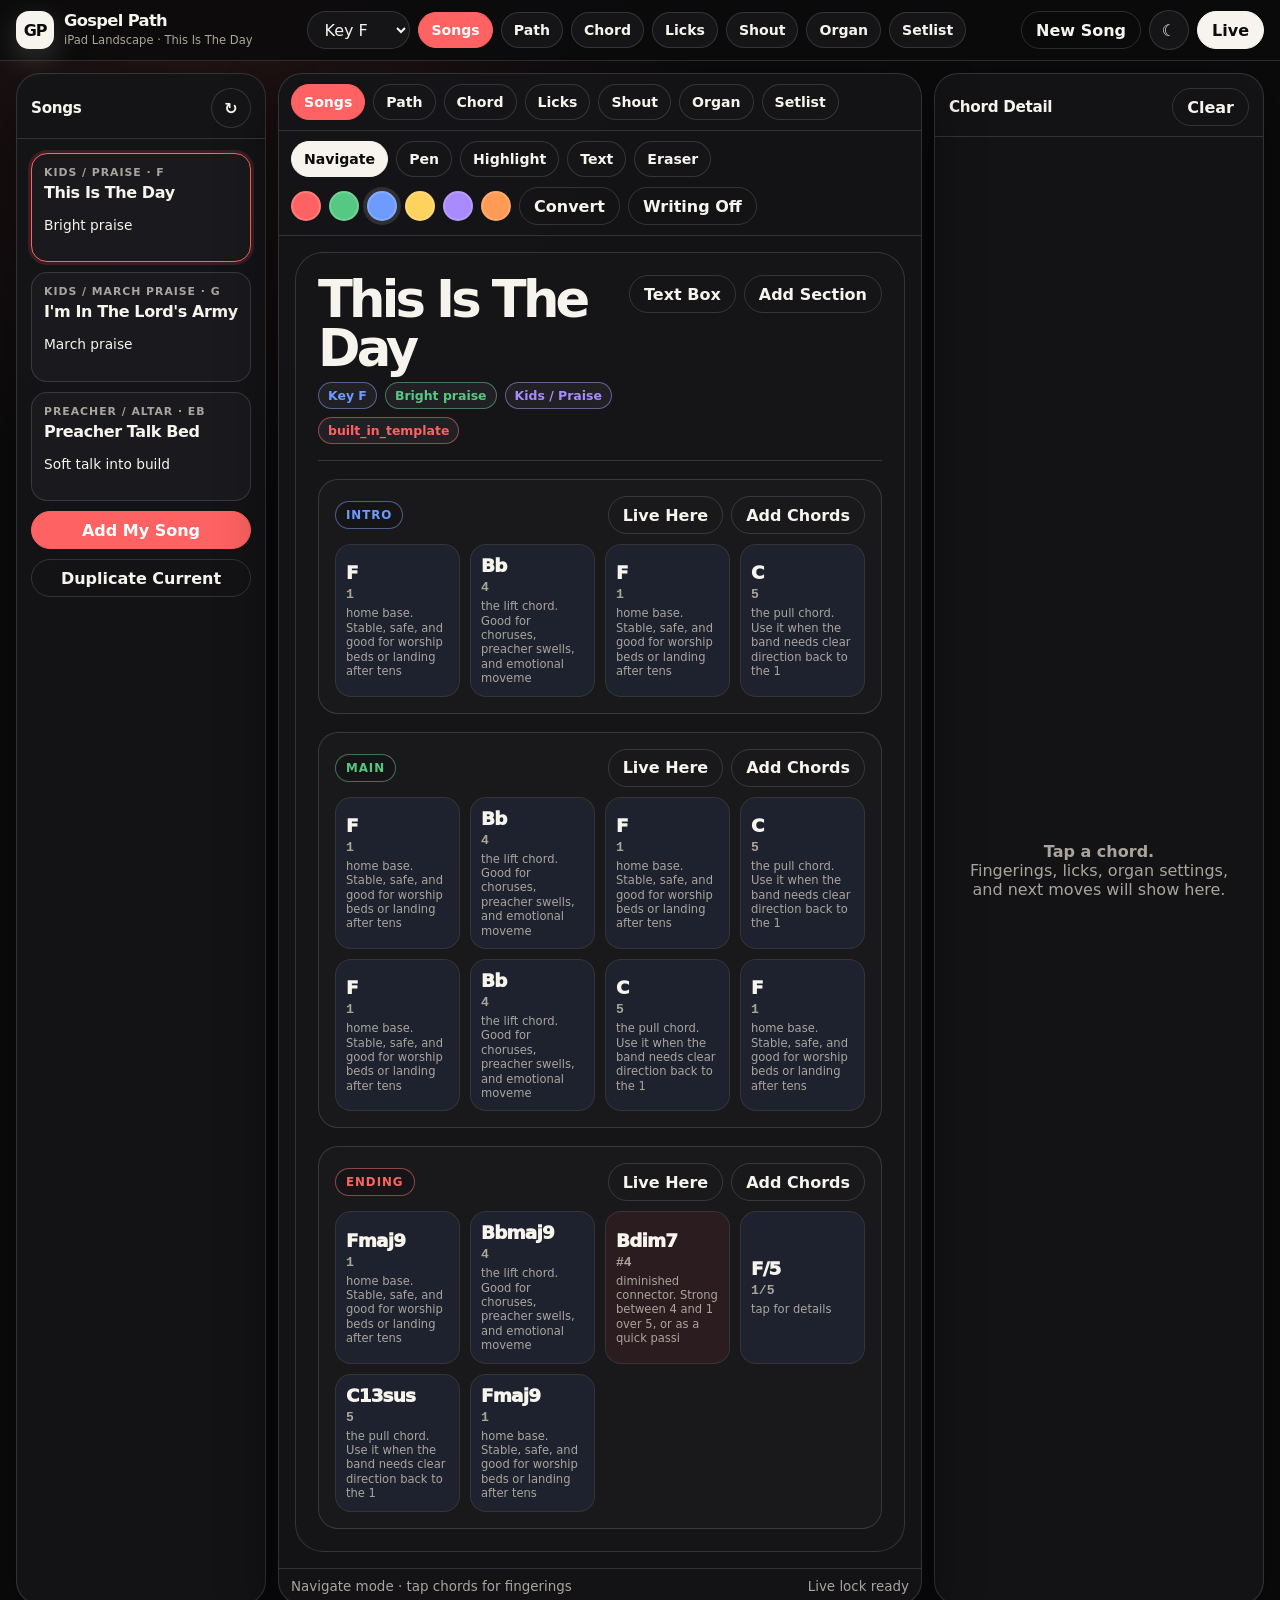
==== index.html @ 57d1f9bc "Add files via upload" ====
<!doctype html>
<html lang="en">
  <head>
    <meta charset="UTF-8" />
    <meta name="viewport" content="width=device-width, initial-scale=1, viewport-fit=cover" />
    <meta name="theme-color" content="#0b0b0c" />
    <meta name="apple-mobile-web-app-capable" content="yes" />
    <meta name="apple-mobile-web-app-status-bar-style" content="black-translucent" />
    <meta name="apple-mobile-web-app-title" content="Gospel Path" />
    <title>Gospel Path V1</title>
    <link rel="manifest" href="./manifest.webmanifest" />
    <link rel="icon" href="./icon.svg" type="image/svg+xml" />
    <link rel="apple-touch-icon" href="./icon-maskable.svg" />
    <link rel="stylesheet" href="./styles.css" />
  </head>
  <body>
    <div id="app" class="app-shell"></div>
    <script src="./music-engine.js"></script>
    <script src="./app.js" defer></script>
  </body>
</html>
---- styles.css ----
:root {
  --font-sans: Inter, ui-sans-serif, system-ui, -apple-system, BlinkMacSystemFont, "Segoe UI", sans-serif;
  --font-mono: "SFMono-Regular", Consolas, "Liberation Mono", Menlo, monospace;
  --bg: #f7f4ed;
  --bg-elevated: #ffffff;
  --bg-soft: #ebe7dc;
  --ink: #111113;
  --ink-soft: #424244;
  --ink-muted: #737373;
  --line: rgba(17, 17, 19, 0.14);
  --line-strong: rgba(17, 17, 19, 0.26);
  --shadow: 0 18px 60px rgba(0, 0, 0, 0.12);
  --red: #d93636;
  --green: #25824a;
  --blue: #2767d7;
  --yellow: #d19b19;
  --purple: #7b4ad8;
  --orange: #d66b22;
  --accent: var(--red);
  --radius-sm: 10px;
  --radius: 16px;
  --radius-lg: 24px;
  --safe-top: env(safe-area-inset-top, 0px);
  --safe-bottom: env(safe-area-inset-bottom, 0px);
}

[data-theme="dark"] {
  --bg: #0b0b0c;
  --bg-elevated: #151518;
  --bg-soft: #202025;
  --ink: #f7f4ed;
  --ink-soft: #d8d4c9;
  --ink-muted: #aaa59c;
  --line: rgba(247, 244, 237, 0.14);
  --line-strong: rgba(247, 244, 237, 0.26);
  --shadow: 0 18px 60px rgba(0, 0, 0, 0.46);
  --red: #ff6262;
  --green: #55c984;
  --blue: #6d9bff;
  --yellow: #ffd15d;
  --purple: #a98aff;
  --orange: #ff9b55;
}

* {
  box-sizing: border-box;
}

html,
body {
  min-height: 100%;
  margin: 0;
  background: var(--bg);
  color: var(--ink);
  font-family: var(--font-sans);
  -webkit-font-smoothing: antialiased;
  text-rendering: optimizeLegibility;
}

button,
input,
select,
textarea {
  font: inherit;
}

button {
  color: inherit;
}

.app-shell {
  min-height: 100dvh;
  background:
    radial-gradient(circle at 16% 0%, color-mix(in srgb, var(--accent) 10%, transparent), transparent 32rem),
    var(--bg);
}

.app {
  min-height: 100dvh;
  display: grid;
  grid-template-rows: auto 1fr;
}

.topbar {
  position: sticky;
  top: 0;
  z-index: 30;
  padding: calc(10px + var(--safe-top)) 16px 10px;
  display: grid;
  grid-template-columns: auto 1fr auto;
  gap: 12px;
  align-items: center;
  background: color-mix(in srgb, var(--bg) 86%, transparent);
  backdrop-filter: blur(20px);
  border-bottom: 1px solid var(--line);
}

.brand {
  display: flex;
  align-items: center;
  gap: 10px;
  min-width: 0;
}

.logo-mark {
  width: 38px;
  height: 38px;
  border-radius: 13px;
  display: grid;
  place-items: center;
  background: var(--ink);
  color: var(--bg);
  font-weight: 900;
  letter-spacing: -0.08em;
  box-shadow: 0 10px 30px color-mix(in srgb, var(--ink) 18%, transparent);
}

.brand-title {
  font-weight: 850;
  letter-spacing: -0.04em;
  line-height: 1;
  font-size: 1.02rem;
}

.brand-subtitle {
  color: var(--ink-muted);
  font-size: 0.72rem;
  margin-top: 4px;
  white-space: nowrap;
}

.topbar-center {
  display: flex;
  align-items: center;
  gap: 8px;
  justify-content: center;
  min-width: 0;
}

.topbar-actions {
  display: flex;
  align-items: center;
  gap: 8px;
  justify-content: flex-end;
}

.control,
.select-control,
.input-control,
textarea.input-control {
  border: 1px solid var(--line);
  background: var(--bg-elevated);
  color: var(--ink);
  border-radius: 999px;
  min-height: 38px;
  padding: 0 12px;
  outline: none;
}

.input-control,
textarea.input-control {
  border-radius: var(--radius-sm);
  width: 100%;
}

textarea.input-control {
  padding: 12px;
  resize: vertical;
  min-height: 88px;
}

.select-control:focus,
.input-control:focus,
textarea.input-control:focus {
  border-color: color-mix(in srgb, var(--accent) 74%, var(--line));
  box-shadow: 0 0 0 4px color-mix(in srgb, var(--accent) 14%, transparent);
}

.btn,
.icon-btn,
.chip,
.tab-btn,
.tool-btn,
.chord-pill,
.color-dot {
  border: 1px solid var(--line);
  background: var(--bg-elevated);
  color: var(--ink);
  cursor: pointer;
  transition: transform 120ms ease, border-color 120ms ease, background 120ms ease;
  -webkit-tap-highlight-color: transparent;
}

.btn:active,
.icon-btn:active,
.chip:active,
.tab-btn:active,
.tool-btn:active,
.chord-pill:active,
.color-dot:active {
  transform: scale(0.98);
}

.btn {
  border-radius: 999px;
  min-height: 38px;
  padding: 0 14px;
  font-weight: 750;
  display: inline-flex;
  align-items: center;
  justify-content: center;
  gap: 8px;
  white-space: nowrap;
}

.btn.primary {
  background: var(--ink);
  color: var(--bg);
  border-color: var(--ink);
}

.btn.accent {
  background: var(--accent);
  color: #fff;
  border-color: var(--accent);
}

.btn.ghost {
  background: transparent;
}

.btn.danger {
  background: color-mix(in srgb, var(--red) 14%, var(--bg-elevated));
  border-color: color-mix(in srgb, var(--red) 40%, var(--line));
  color: var(--red);
}

.icon-btn {
  width: 40px;
  height: 40px;
  border-radius: 999px;
  display: grid;
  place-items: center;
  font-weight: 850;
}

.pill-row,
.tab-row,
.tool-row,
.color-row {
  display: flex;
  align-items: center;
  gap: 8px;
  flex-wrap: wrap;
}

.chip,
.tab-btn,
.tool-btn {
  border-radius: 999px;
  min-height: 36px;
  padding: 0 12px;
  font-weight: 750;
  font-size: 0.88rem;
}

.chip.active,
.tab-btn.active,
.tool-btn.active {
  background: var(--ink);
  color: var(--bg);
  border-color: var(--ink);
}

.tab-btn.accented.active,
.chip.accented.active {
  background: var(--accent);
  color: #fff;
  border-color: var(--accent);
}

.color-dot {
  width: 30px;
  height: 30px;
  border-radius: 999px;
  border: 2px solid color-mix(in srgb, var(--ink) 18%, transparent);
}

.color-dot.active {
  box-shadow: 0 0 0 4px color-mix(in srgb, var(--ink) 12%, transparent);
}

.layout {
  min-height: 0;
  display: grid;
  gap: 12px;
  padding: 12px 16px calc(16px + var(--safe-bottom));
}

.workbench-landscape {
  grid-template-columns: 250px minmax(0, 1fr) 330px;
  grid-template-rows: minmax(0, 1fr);
}

.workbench-portrait {
  grid-template-columns: minmax(0, 1fr);
  grid-template-rows: auto minmax(0, 1fr) auto;
}

.mobile-layout {
  grid-template-columns: minmax(0, 1fr);
  grid-template-rows: minmax(0, 1fr) auto;
  padding-inline: 12px;
}

.panel,
.canvas-panel,
.detail-panel,
.bottom-nav,
.live-panel,
.modal-card,
.toast {
  background: color-mix(in srgb, var(--bg-elevated) 94%, transparent);
  border: 1px solid var(--line);
  border-radius: var(--radius-lg);
  box-shadow: var(--shadow);
}

.panel {
  min-height: 0;
  overflow: hidden;
}

.panel-header {
  padding: 14px 14px 10px;
  border-bottom: 1px solid var(--line);
  display: flex;
  align-items: center;
  justify-content: space-between;
  gap: 10px;
}

.panel-title {
  margin: 0;
  font-size: 0.95rem;
  letter-spacing: -0.02em;
}

.panel-body {
  padding: 14px;
  overflow: auto;
  max-height: 100%;
}

.library-list,
.song-list,
.card-list {
  display: grid;
  gap: 10px;
}

.mini-card,
.song-card,
.result-card,
.info-card {
  border: 1px solid var(--line);
  background: color-mix(in srgb, var(--bg-soft) 45%, var(--bg-elevated));
  border-radius: var(--radius);
  padding: 12px;
}

.song-card {
  cursor: pointer;
}

.song-card.active,
.mini-card.active {
  border-color: var(--accent);
  box-shadow: 0 0 0 3px color-mix(in srgb, var(--accent) 15%, transparent);
}

.card-kicker,
.field-label,
.muted,
.meta {
  color: var(--ink-muted);
}

.card-kicker,
.field-label {
  text-transform: uppercase;
  letter-spacing: 0.09em;
  font-size: 0.68rem;
  font-weight: 850;
}

.card-title {
  margin: 4px 0 6px;
  font-size: 1rem;
  letter-spacing: -0.025em;
}

.card-text,
.meta {
  font-size: 0.86rem;
  line-height: 1.45;
}

.canvas-panel {
  min-height: 0;
  position: relative;
  display: grid;
  grid-template-rows: auto auto minmax(0, 1fr) auto;
  overflow: hidden;
}

.mode-strip {
  padding: 10px 12px;
  border-bottom: 1px solid var(--line);
  display: flex;
  gap: 8px;
  overflow-x: auto;
}

.mode-strip::-webkit-scrollbar {
  display: none;
}

.canvas-toolbar {
  padding: 10px 12px;
  border-bottom: 1px solid var(--line);
  display: flex;
  align-items: center;
  justify-content: space-between;
  gap: 10px;
  flex-wrap: wrap;
}

.chart-wrap {
  position: relative;
  min-height: 0;
  overflow: auto;
  padding: 16px;
  touch-action: pan-x pan-y;
}

.chart-wrap.write-mode {
  touch-action: none;
}

.chart-page {
  position: relative;
  min-height: 680px;
  width: min(100%, 980px);
  margin: 0 auto;
  padding: 22px;
  border-radius: 28px;
  border: 1px solid var(--line);
  background: var(--bg-elevated);
  overflow: hidden;
}

.chart-canvas {
  position: absolute;
  inset: 0;
  width: 100%;
  height: 100%;
  z-index: 4;
  pointer-events: none;
}

.chart-canvas.active {
  pointer-events: auto;
}

.chart-content {
  position: relative;
  z-index: 2;
  display: grid;
  gap: 18px;
}

.song-hero {
  display: grid;
  grid-template-columns: 1fr auto;
  gap: 16px;
  align-items: start;
  border-bottom: 1px solid var(--line);
  padding-bottom: 16px;
}

.song-title {
  font-size: clamp(1.6rem, 4vw, 3.6rem);
  line-height: 0.95;
  margin: 0;
  letter-spacing: -0.075em;
}

.song-meta-row {
  display: flex;
  flex-wrap: wrap;
  gap: 8px;
  margin-top: 10px;
}

.badge {
  display: inline-flex;
  align-items: center;
  border-radius: 999px;
  border: 1px solid var(--line);
  padding: 5px 9px;
  font-size: 0.78rem;
  font-weight: 800;
  background: var(--bg-soft);
}

.badge.red,
.section-label.red {
  color: var(--red);
  border-color: color-mix(in srgb, var(--red) 42%, var(--line));
}

.badge.green,
.section-label.green {
  color: var(--green);
  border-color: color-mix(in srgb, var(--green) 42%, var(--line));
}

.badge.blue,
.section-label.blue {
  color: var(--blue);
  border-color: color-mix(in srgb, var(--blue) 42%, var(--line));
}

.badge.purple,
.section-label.purple {
  color: var(--purple);
  border-color: color-mix(in srgb, var(--purple) 42%, var(--line));
}

.section-card {
  display: grid;
  gap: 10px;
  padding: 16px;
  border-radius: 20px;
  border: 1px solid var(--line);
  background: color-mix(in srgb, var(--bg-soft) 42%, transparent);
}

.section-head {
  display: flex;
  align-items: center;
  justify-content: space-between;
  gap: 10px;
}

.section-label {
  display: inline-flex;
  align-items: center;
  border-radius: 999px;
  border: 1px solid var(--line);
  padding: 6px 10px;
  font-weight: 900;
  letter-spacing: 0.08em;
  text-transform: uppercase;
  font-size: 0.74rem;
  background: var(--bg-elevated);
}

.chord-grid {
  display: grid;
  grid-template-columns: repeat(4, minmax(94px, 1fr));
  gap: 10px;
}

.chord-pill {
  min-height: 76px;
  border-radius: 16px;
  padding: 10px;
  display: grid;
  align-content: center;
  gap: 4px;
  text-align: left;
  position: relative;
  overflow: hidden;
}

.chord-pill::before {
  content: "";
  position: absolute;
  inset: 0;
  background: color-mix(in srgb, var(--chord-color, var(--accent)) 12%, transparent);
  opacity: 0.8;
}

.chord-pill > * {
  position: relative;
}

.chord-pill.selected {
  border-color: var(--chord-color, var(--accent));
  box-shadow: inset 0 0 0 2px color-mix(in srgb, var(--chord-color, var(--accent)) 50%, transparent);
}

.chord-symbol {
  font-size: 1.15rem;
  font-weight: 950;
  letter-spacing: -0.045em;
}

.chord-number {
  color: var(--ink-muted);
  font-weight: 850;
  font-family: var(--font-mono);
  font-size: 0.82rem;
}

.chord-use {
  color: var(--ink-muted);
  font-size: 0.72rem;
  line-height: 1.25;
}

.detail-panel {
  min-height: 0;
  overflow: hidden;
  display: grid;
  grid-template-rows: auto minmax(0, 1fr);
}

.detail-empty {
  height: 100%;
  display: grid;
  place-items: center;
  color: var(--ink-muted);
  text-align: center;
  padding: 24px;
}

.chord-detail {
  padding: 14px;
  overflow: auto;
  display: grid;
  gap: 14px;
}

.chord-detail-title {
  display: grid;
  gap: 6px;
}

.big-chord {
  font-size: clamp(2.2rem, 7vw, 4.6rem);
  line-height: 0.9;
  letter-spacing: -0.08em;
  margin: 0;
}

.detail-grid {
  display: grid;
  gap: 10px;
}

.voicing-card {
  border: 1px solid var(--line);
  border-radius: var(--radius);
  background: var(--bg-soft);
  padding: 12px;
  display: grid;
  gap: 8px;
}

.notes-line {
  font-family: var(--font-mono);
  font-weight: 850;
  font-size: 0.95rem;
  word-break: break-word;
}

.form-grid {
  display: grid;
  grid-template-columns: repeat(2, minmax(0, 1fr));
  gap: 10px;
}

.form-grid.three {
  grid-template-columns: repeat(3, minmax(0, 1fr));
}

.field {
  display: grid;
  gap: 6px;
}

.path-results {
  display: grid;
  gap: 12px;
  margin-top: 12px;
}

.result-card {
  display: grid;
  gap: 10px;
}

.result-progression {
  display: flex;
  flex-wrap: wrap;
  align-items: center;
  gap: 8px;
}

.arrow {
  color: var(--ink-muted);
  font-weight: 900;
}

.ink-status {
  padding: 10px 12px;
  border-top: 1px solid var(--line);
  display: flex;
  align-items: center;
  justify-content: space-between;
  gap: 10px;
  color: var(--ink-muted);
  font-size: 0.84rem;
}

.bottom-sheet {
  display: none;
}

.bottom-nav {
  display: none;
}

.mobile-tabs {
  display: none;
}

.live-panel {
  min-height: 0;
  overflow: auto;
  padding: 18px;
  display: grid;
  grid-template-rows: auto minmax(0, 1fr) auto;
  gap: 16px;
}

.live-header {
  display: flex;
  justify-content: space-between;
  gap: 12px;
  align-items: start;
}

.live-title {
  margin: 0;
  font-size: clamp(2rem, 7vw, 5rem);
  line-height: 0.92;
  letter-spacing: -0.08em;
}

.live-section {
  display: grid;
  gap: 14px;
}

.live-chords {
  display: grid;
  grid-template-columns: repeat(4, minmax(110px, 1fr));
  gap: 14px;
}

.live-chord {
  min-height: 120px;
  border-radius: 22px;
  border: 1px solid var(--line);
  background: var(--bg-elevated);
  display: grid;
  align-content: center;
  padding: 16px;
  cursor: pointer;
}

.live-chord .chord-symbol {
  font-size: clamp(1.8rem, 5vw, 4rem);
}

.live-actions {
  display: flex;
  flex-wrap: wrap;
  gap: 10px;
  align-items: center;
}

.modal-backdrop {
  position: fixed;
  inset: 0;
  z-index: 80;
  background: rgba(0, 0, 0, 0.45);
  display: grid;
  place-items: center;
  padding: 20px;
}

.modal-card {
  width: min(720px, 100%);
  max-height: min(820px, 92dvh);
  display: grid;
  grid-template-rows: auto minmax(0, 1fr) auto;
  overflow: hidden;
}

.modal-head,
.modal-foot {
  padding: 14px;
  border-bottom: 1px solid var(--line);
  display: flex;
  align-items: center;
  justify-content: space-between;
  gap: 10px;
}

.modal-foot {
  border-top: 1px solid var(--line);
  border-bottom: none;
  justify-content: flex-end;
}

.modal-body {
  padding: 14px;
  overflow: auto;
  display: grid;
  gap: 12px;
}

.toast {
  position: fixed;
  right: 16px;
  bottom: calc(16px + var(--safe-bottom));
  z-index: 100;
  padding: 12px 14px;
  max-width: min(420px, calc(100% - 32px));
  border-radius: 18px;
  font-weight: 750;
}

.hidden {
  display: none !important;
}

@media (max-width: 1180px) {
  .workbench-landscape {
    grid-template-columns: 220px minmax(0, 1fr) 300px;
  }

  .chord-grid {
    grid-template-columns: repeat(3, minmax(90px, 1fr));
  }
}

@media (orientation: portrait) and (min-width: 768px) and (max-width: 1180px) {
  .topbar {
    grid-template-columns: auto 1fr auto;
  }

  .topbar-center {
    justify-content: flex-start;
    overflow-x: auto;
  }

  .workbench-portrait .detail-panel,
  .workbench-portrait .library-panel {
    display: none;
  }

  .bottom-sheet {
    display: block;
    position: fixed;
    left: 12px;
    right: 12px;
    bottom: calc(12px + var(--safe-bottom));
    z-index: 40;
    max-height: 45dvh;
    overflow: hidden;
    background: var(--bg-elevated);
    border: 1px solid var(--line);
    border-radius: 24px;
    box-shadow: var(--shadow);
  }

  .bottom-sheet.collapsed {
    max-height: 116px;
  }

  .bottom-sheet .chord-detail {
    max-height: 45dvh;
  }

  .chart-wrap {
    padding-bottom: 150px;
  }

  .chart-page {
    width: min(100%, 760px);
    min-height: 760px;
  }

  .floating-tools {
    position: fixed;
    right: 12px;
    top: calc(88px + var(--safe-top));
    z-index: 45;
    background: var(--bg-elevated);
    border: 1px solid var(--line);
    border-radius: 999px;
    padding: 8px;
    box-shadow: var(--shadow);
  }

  .floating-tools .tool-row {
    flex-direction: column;
  }
}

@media (max-width: 767px) {
  .app {
    grid-template-rows: auto 1fr;
  }

  .topbar {
    grid-template-columns: 1fr auto;
    padding-inline: 12px;
  }

  .topbar-center {
    grid-column: 1 / -1;
    justify-content: flex-start;
    overflow-x: auto;
    order: 3;
  }

  .topbar-actions .desktop-only,
  .brand-subtitle,
  .library-panel,
  .detail-panel {
    display: none;
  }

  .mobile-tabs {
    display: flex;
  }

  .mode-strip {
    display: none;
  }

  .canvas-toolbar {
    gap: 8px;
  }

  .tool-btn {
    min-height: 34px;
    padding: 0 10px;
  }

  .chart-wrap {
    padding: 10px 6px 130px;
  }

  .chart-page {
    min-height: 650px;
    border-radius: 22px;
    padding: 14px;
  }

  .song-hero {
    grid-template-columns: 1fr;
  }

  .chord-grid {
    grid-template-columns: repeat(2, minmax(0, 1fr));
  }

  .chord-pill {
    min-height: 82px;
  }

  .form-grid,
  .form-grid.three {
    grid-template-columns: 1fr;
  }

  .bottom-nav {
    position: fixed;
    left: 8px;
    right: 8px;
    bottom: calc(8px + var(--safe-bottom));
    z-index: 50;
    display: grid;
    grid-template-columns: repeat(5, 1fr);
    gap: 6px;
    padding: 8px;
    border-radius: 22px;
  }

  .bottom-nav button {
    min-height: 46px;
    border-radius: 16px;
    font-size: 0.76rem;
    padding: 0 4px;
  }

  .bottom-sheet {
    display: block;
    position: fixed;
    left: 8px;
    right: 8px;
    bottom: calc(72px + var(--safe-bottom));
    z-index: 42;
    max-height: 48dvh;
    overflow: hidden;
    background: var(--bg-elevated);
    border: 1px solid var(--line);
    border-radius: 24px;
    box-shadow: var(--shadow);
  }

  .bottom-sheet.collapsed {
    max-height: 104px;
  }

  .bottom-sheet .chord-detail {
    max-height: 48dvh;
    padding: 12px;
  }

  .live-panel {
    border-radius: 0;
    border-left: 0;
    border-right: 0;
    box-shadow: none;
  }

  .live-header {
    display: grid;
  }

  .live-chords {
    grid-template-columns: 1fr;
  }

  .live-chord {
    min-height: 96px;
  }
}

@media (max-width: 420px) {
  .brand-title {
    font-size: 0.94rem;
  }

  .logo-mark {
    width: 34px;
    height: 34px;
  }

  .btn,
  .chip,
  .tab-btn,
  .tool-btn {
    font-size: 0.8rem;
  }

  .song-title {
    font-size: 2rem;
  }
}

@media (prefers-reduced-motion: reduce) {
  *,
  *::before,
  *::after {
    transition: none !important;
    scroll-behavior: auto !important;
  }
}



.sheet-close {
  position: absolute;
  top: 8px;
  right: 8px;
  width: 34px;
  height: 34px;
  border-radius: 999px;
  border: 1px solid var(--line);
  background: var(--bg-muted);
  color: var(--ink);
  font-size: 1.05rem;
  font-weight: 900;
  line-height: 1;
  display: grid;
  place-items: center;
  z-index: 2;
}
.sheet-close:hover {
  background: var(--ink);
  color: var(--bg);
}
.bottom-sheet {
  position: relative;
}
.bottom-sheet .chord-detail {
  padding-right: 34px;
}

/* Mobile / iPad sheet clearance fix.
   Keeps the chord fingering card above fixed navigation and browser safe areas. */
@media (max-width: 767px) {
  .bottom-nav {
    z-index: 100;
  }

  .bottom-sheet {
    bottom: calc(84px + var(--safe-bottom)) !important;
    z-index: 90;
    max-height: min(46dvh, 390px);
    overflow-y: auto !important;
    -webkit-overflow-scrolling: touch;
    padding-bottom: calc(14px + var(--safe-bottom));
  }

  .bottom-sheet .chord-detail {
    max-height: none !important;
    overflow: visible;
  }

  .chart-wrap {
    padding-bottom: calc(280px + var(--safe-bottom)) !important;
  }
}

@media (orientation: portrait) and (min-width: 768px) and (max-width: 1180px) {
  .bottom-sheet {
    bottom: calc(18px + var(--safe-bottom)) !important;
    z-index: 90;
    max-height: min(42dvh, 430px);
    overflow-y: auto !important;
    -webkit-overflow-scrolling: touch;
    padding-bottom: calc(16px + var(--safe-bottom));
  }

  .bottom-sheet .chord-detail {
    max-height: none !important;
    overflow: visible;
  }

  .chart-wrap {
    padding-bottom: calc(220px + var(--safe-bottom)) !important;
  }
}

/* TUNE: compact chord peek. It should help, not cover the chart. */
.compact-detail {
  display: grid;
  gap: 8px;
}
.compact-row {
  display: flex;
  align-items: center;
  justify-content: space-between;
  gap: 12px;
}
.compact-detail .big-chord {
  font-size: 2rem;
  margin: 0;
}
.compact-voicing {
  display: grid;
  gap: 2px;
  padding: 10px 12px;
  border: 1px solid var(--line);
  border-radius: 16px;
  background: var(--bg-muted);
}
.compact-voicing strong {
  font-size: 1.02rem;
}
@media (max-width: 767px) {
  .bottom-sheet {
    bottom: calc(84px + var(--safe-bottom)) !important;
    max-height: 160px !important;
    overflow-y: auto !important;
    padding: 10px 12px 12px !important;
    border-radius: 22px !important;
  }
  .bottom-sheet:not(.collapsed) {
    max-height: min(54dvh, 460px) !important;
    padding: 14px !important;
  }
  .bottom-sheet.collapsed .chord-detail {
    padding: 0 !important;
  }
  .chart-wrap {
    padding-bottom: calc(190px + var(--safe-bottom)) !important;
  }
}
@media (orientation: portrait) and (min-width: 768px) and (max-width: 1180px) {
  .bottom-sheet.collapsed {
    max-height: 142px !important;
    padding: 12px 14px !important;
  }
  .chart-wrap {
    padding-bottom: calc(180px + var(--safe-bottom)) !important;
  }
}
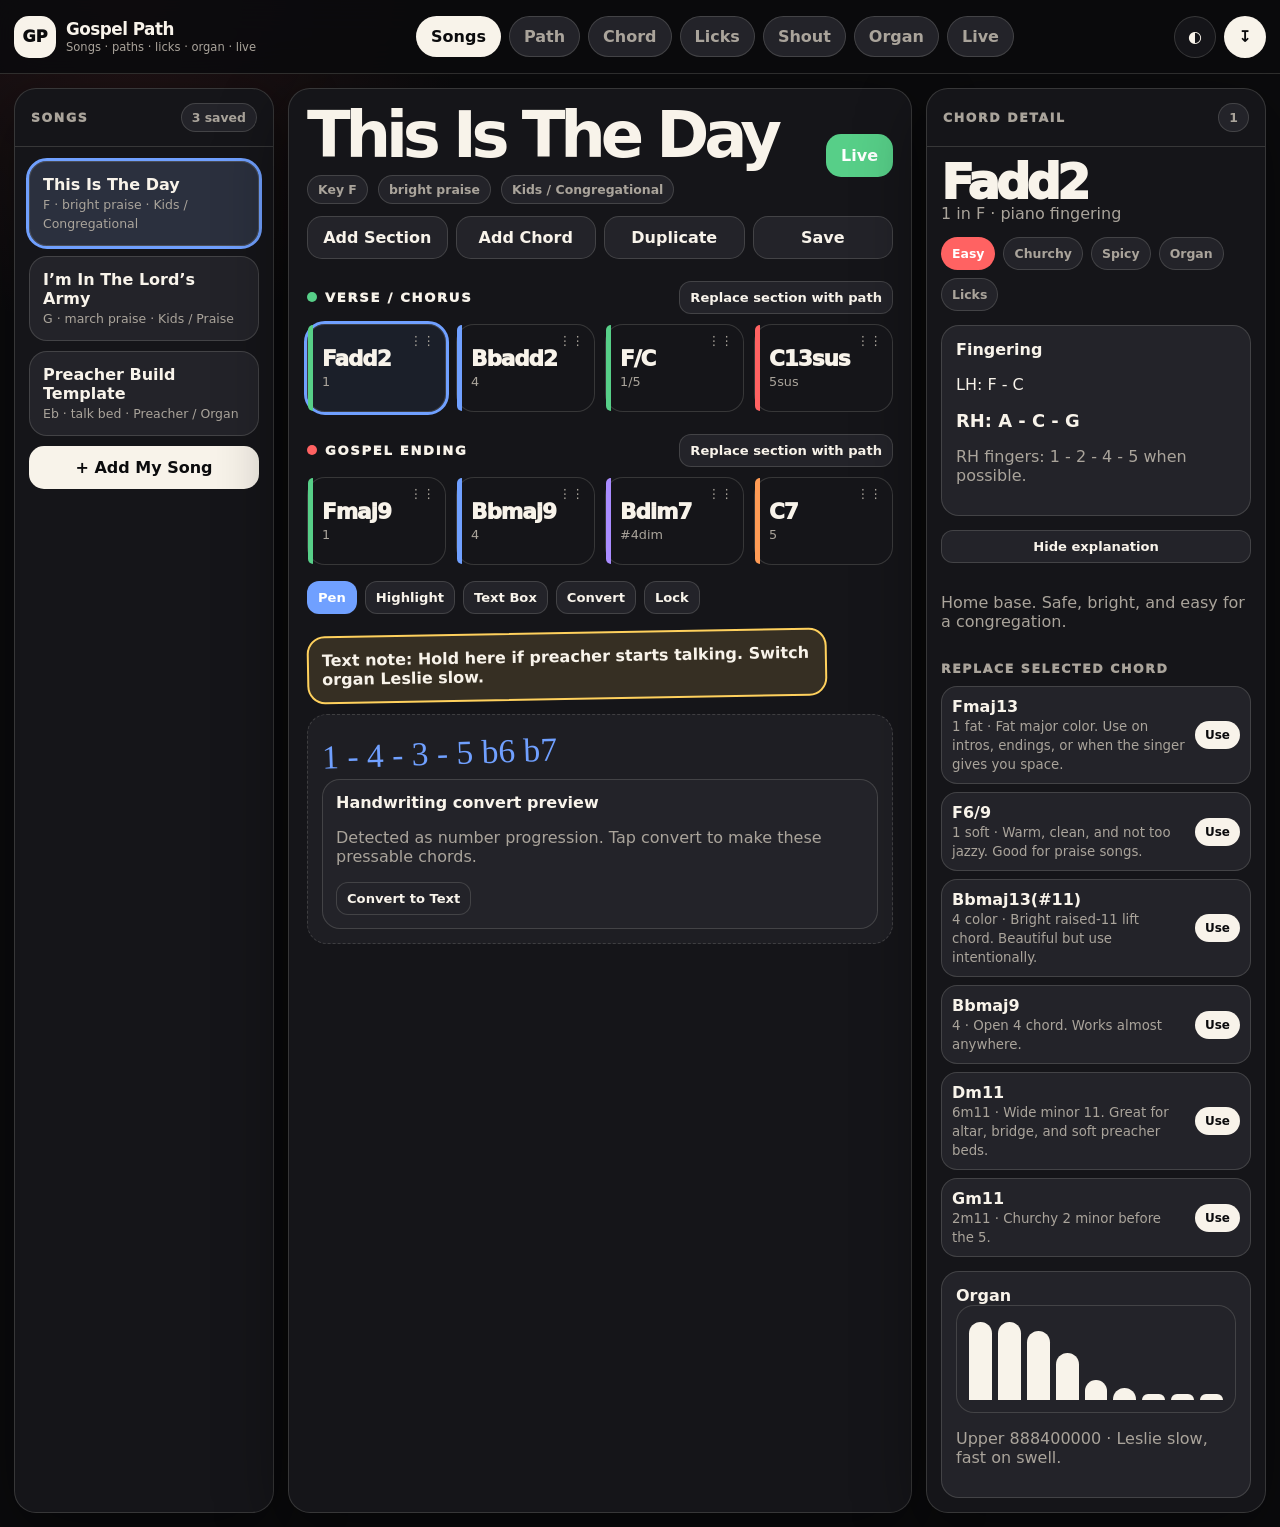
==== commit 6248bc13: "Add files via upload" ====
--- a/index.html
+++ b/index.html
@@ -1,21 +1,208 @@
 <!doctype html>
-<html lang="en">
-  <head>
-    <meta charset="UTF-8" />
-    <meta name="viewport" content="width=device-width, initial-scale=1, viewport-fit=cover" />
-    <meta name="theme-color" content="#0b0b0c" />
-    <meta name="apple-mobile-web-app-capable" content="yes" />
-    <meta name="apple-mobile-web-app-status-bar-style" content="black-translucent" />
-    <meta name="apple-mobile-web-app-title" content="Gospel Path" />
-    <title>Gospel Path V1</title>
-    <link rel="manifest" href="./manifest.webmanifest" />
-    <link rel="icon" href="./icon.svg" type="image/svg+xml" />
-    <link rel="apple-touch-icon" href="./icon-maskable.svg" />
-    <link rel="stylesheet" href="./styles.css" />
-  </head>
-  <body>
-    <div id="app" class="app-shell"></div>
-    <script src="./music-engine.js"></script>
-    <script src="./app.js" defer></script>
-  </body>
+<html lang="en" data-theme="dark">
+<head>
+  <meta charset="utf-8" />
+  <meta name="viewport" content="width=device-width, initial-scale=1, viewport-fit=cover" />
+  <meta name="theme-color" content="#0b0b0d" />
+  <title>Gospel Path UX V2</title>
+  <style>
+    :root{
+      --bg:#f7f4ee; --paper:#fffdf8; --paper2:#ebe7de; --paper3:#dfd8cc; --ink:#111113; --muted:#6f6a62; --line:rgba(17,17,19,.14);
+      --red:#d83a3a; --green:#28844e; --blue:#2f6fde; --yellow:#c79524; --purple:#7b50d8; --orange:#d36d27;
+      --nav-h:76px; --top-h:74px; --safe-top:env(safe-area-inset-top,0px); --safe-bottom:env(safe-area-inset-bottom,0px);
+      --radius:22px; --shadow:0 20px 70px rgba(0,0,0,.13);
+      font-family:ui-sans-serif, system-ui, -apple-system, BlinkMacSystemFont, "Segoe UI", sans-serif;
+    }
+    html[data-theme="dark"]{
+      --bg:#0b0b0d; --paper:#151519; --paper2:#232329; --paper3:#2f2f36; --ink:#f8f3ea; --muted:#aaa49b; --line:rgba(248,243,234,.15);
+      --red:#ff6262; --green:#57cf88; --blue:#70a0ff; --yellow:#ffd15d; --purple:#aa8cff; --orange:#ff9b55;
+      --shadow:0 20px 70px rgba(0,0,0,.46);
+    }
+    *{box-sizing:border-box}
+    html,body{margin:0;min-height:100%;background:var(--bg);color:var(--ink);-webkit-font-smoothing:antialiased;}
+    button,input,select,textarea{font:inherit;color:inherit}
+    button{border:0;background:none;cursor:pointer}
+    .app{min-height:100vh;background:radial-gradient(circle at 10% 0%, color-mix(in srgb, var(--red) 10%, transparent), transparent 340px), var(--bg);padding-bottom:calc(var(--safe-bottom));}
+    .topbar{position:sticky;top:0;z-index:50;min-height:calc(var(--top-h) + var(--safe-top));padding:calc(10px + var(--safe-top)) 14px 10px;display:grid;grid-template-columns:auto 1fr auto;gap:12px;align-items:center;border-bottom:1px solid var(--line);background:color-mix(in srgb, var(--bg) 88%, transparent);backdrop-filter:blur(18px)}
+    .brand{display:flex;align-items:center;gap:10px;min-width:0}.logo{width:42px;height:42px;border-radius:15px;background:var(--ink);color:var(--bg);display:grid;place-items:center;font-weight:950}.brand-title{margin:0;font-size:1.05rem;letter-spacing:-.03em}.brand-sub{margin:1px 0 0;font-size:.72rem;color:var(--muted);white-space:nowrap}
+    .tabs{display:flex;gap:8px;overflow:auto;justify-content:center;-webkit-overflow-scrolling:touch;scrollbar-width:none}.tabs::-webkit-scrollbar{display:none}.tab{padding:10px 14px;border-radius:999px;border:1px solid var(--line);background:var(--paper2);white-space:nowrap;font-weight:750;color:var(--muted)}.tab.active{background:var(--ink);color:var(--bg);border-color:transparent}.top-actions{display:flex;gap:8px}.icon-btn{width:42px;height:42px;border-radius:999px;background:var(--paper);border:1px solid var(--line);display:grid;place-items:center;font-weight:900}.primary{background:var(--ink);color:var(--bg);border-color:transparent}.btn{padding:11px 14px;border-radius:15px;border:1px solid var(--line);background:var(--paper2);font-weight:850;display:inline-flex;align-items:center;gap:8px;justify-content:center}.btn.primary{background:var(--ink);color:var(--bg);border-color:transparent}.btn.red{background:var(--red);color:#fff;border-color:transparent}.btn.blue{background:var(--blue);color:#fff;border-color:transparent}.btn.green{background:var(--green);color:#fff;border-color:transparent}.btn.sm{padding:8px 10px;border-radius:12px;font-size:.82rem}.page{padding:14px;max-width:1540px;margin:0 auto}.panel{background:var(--paper);border:1px solid var(--line);border-radius:var(--radius);box-shadow:var(--shadow);overflow:hidden}.panel-head{padding:14px 16px;border-bottom:1px solid var(--line);display:flex;justify-content:space-between;gap:10px;align-items:center}.label{margin:0;text-transform:uppercase;font-size:.78rem;letter-spacing:.13em;color:var(--muted);font-weight:950}.panel-body{padding:14px}.muted{color:var(--muted)}.grid{display:grid;gap:14px}.two-col{display:grid;grid-template-columns:280px minmax(0,1fr);gap:14px}.three-col{display:grid;grid-template-columns:260px minmax(0,1fr) 340px;gap:14px}.field{display:grid;gap:6px}.field label{font-size:.72rem;text-transform:uppercase;letter-spacing:.12em;color:var(--muted);font-weight:950}.field input,.field select,.field textarea{width:100%;border:1px solid var(--line);border-radius:14px;background:var(--paper2);padding:12px}.field textarea{min-height:92px;resize:vertical}.row{display:flex;gap:10px;flex-wrap:wrap;align-items:center}.spread{display:flex;justify-content:space-between;gap:12px;align-items:center}.pill{display:inline-flex;align-items:center;gap:6px;border-radius:999px;background:var(--paper2);border:1px solid var(--line);padding:6px 10px;font-size:.78rem;font-weight:800;color:var(--muted)}.dot{width:10px;height:10px;border-radius:999px;background:var(--blue)}.dot.red{background:var(--red)}.dot.green{background:var(--green)}.dot.yellow{background:var(--yellow)}.dot.purple{background:var(--purple)}.dot.orange{background:var(--orange)}
+
+    /* Songs */
+    .song-list{display:grid;gap:10px}.song-card{border:1px solid var(--line);border-radius:18px;background:var(--paper2);padding:13px;text-align:left}.song-card.active{outline:3px solid var(--blue);background:color-mix(in srgb, var(--blue) 10%, var(--paper2))}.song-card strong{display:block;font-size:1rem}.song-card span{font-size:.78rem;color:var(--muted)}.song-toolbar{display:grid;grid-template-columns:repeat(4,minmax(0,1fr));gap:8px;margin-top:12px}.chart-card{padding:18px}.chart-title{font-size:clamp(2.25rem,5vw,4.9rem);line-height:.9;letter-spacing:-.08em;margin:0}.section{margin-top:22px}.section-head{display:flex;justify-content:space-between;align-items:center;gap:10px;margin-bottom:10px}.section-title{display:flex;gap:8px;align-items:center;margin:0;font-size:.82rem;text-transform:uppercase;letter-spacing:.13em;font-weight:950}.chord-grid{display:grid;grid-template-columns:repeat(4,minmax(0,1fr));gap:10px}.chord{position:relative;min-height:88px;border-radius:18px;border:1px solid var(--line);background:var(--paper);padding:14px;text-align:left;touch-action:manipulation}.chord.selected{outline:3px solid var(--blue);background:color-mix(in srgb, var(--blue) 7%, var(--paper))}.chord.dragging{opacity:.35}.chord.over{outline:3px dashed var(--yellow)}.chord .sym{font-size:1.35rem;font-weight:950;letter-spacing:-.05em}.chord .num{margin-top:3px;font-size:.8rem;color:var(--muted)}.chord::before{content:"";position:absolute;inset:0 auto 0 0;width:5px;border-radius:18px 0 0 18px;background:var(--blue)}.chord.green::before{background:var(--green)}.chord.red::before{background:var(--red)}.chord.yellow::before{background:var(--yellow)}.chord.purple::before{background:var(--purple)}.chord.orange::before{background:var(--orange)}.chord .handle{position:absolute;right:10px;top:8px;color:var(--muted);font-size:.8rem}.canvas-tools{display:flex;gap:8px;flex-wrap:wrap;margin:16px 0 0}.note-card{border:2px solid var(--yellow);background:color-mix(in srgb, var(--yellow) 14%, var(--paper));border-radius:18px;padding:13px;rotate:-1deg;max-width:520px;margin-top:18px;font-weight:850}.ink-box{min-height:150px;border:1px dashed var(--line);border-radius:20px;background:color-mix(in srgb, var(--paper2) 70%, transparent);margin-top:14px;padding:14px;position:relative;overflow:hidden}.ink{font-family:"Marker Felt", "Comic Sans MS", cursive;color:var(--blue);font-size:2.1rem;rotate:-2deg}.convert-preview{margin-top:12px;border:1px solid var(--line);background:var(--paper2);border-radius:18px;padding:13px}.hideable.is-hidden{display:none!important}
+
+    /* Inspector */
+    .inspector{display:grid;gap:14px}.big-chord{font-size:3rem;line-height:.9;font-weight:950;letter-spacing:-.08em}.voicing{border:1px solid var(--line);border-radius:18px;background:var(--paper2);padding:14px}.voicing strong{font-size:1.12rem}.mini-tabs{display:flex;gap:8px;flex-wrap:wrap}.mini{padding:8px 10px;border-radius:999px;background:var(--paper2);border:1px solid var(--line);font-size:.78rem;font-weight:850;color:var(--muted)}.mini.active{background:var(--red);color:#fff;border-color:transparent}.option-list{display:grid;gap:8px}.option{display:grid;grid-template-columns:1fr auto;gap:10px;align-items:center;border:1px solid var(--line);background:var(--paper2);border-radius:16px;padding:10px;text-align:left}.option b{display:block}.option small{color:var(--muted)}.use{background:var(--ink);color:var(--bg);border-radius:999px;padding:7px 10px;font-size:.75rem;font-weight:900}.drawbars{display:flex;align-items:end;height:108px;gap:6px;border:1px solid var(--line);border-radius:18px;background:var(--paper2);padding:12px}.draw{flex:1;border-radius:999px 999px 4px 4px;background:var(--ink)}.draw:nth-child(1),.draw:nth-child(2){height:95%}.draw:nth-child(3){height:85%}.draw:nth-child(4){height:58%}.draw:nth-child(5){height:25%}.draw:nth-child(6){height:15%}.draw:nth-child(n+7){height:8%}
+
+    /* Page-specific */
+    .builder-grid{display:grid;grid-template-columns:repeat(6,minmax(0,1fr));gap:10px}.result-list{display:grid;gap:12px}.route-card{border:1px solid var(--line);background:var(--paper);border-radius:20px;padding:14px}.chord-line{display:flex;gap:8px;flex-wrap:wrap;margin:10px 0}.token{border-radius:999px;background:var(--paper2);border:1px solid var(--line);padding:8px 10px;font-weight:900}.token.red{border-color:color-mix(in srgb, var(--red) 55%, var(--line));color:var(--red)}.token.blue{border-color:color-mix(in srgb, var(--blue) 55%, var(--line));color:var(--blue)}.token.green{border-color:color-mix(in srgb, var(--green) 55%, var(--line));color:var(--green)}.fat-palette{display:grid;grid-template-columns:repeat(4,minmax(0,1fr));gap:10px}.fat{border:1px solid var(--line);background:var(--paper2);border-radius:18px;padding:14px;text-align:left;min-height:84px}.fat b{font-size:1.2rem;display:block}.fat small{color:var(--muted)}.lick-notes{font-size:1.25rem;font-weight:950;letter-spacing:.03em;line-height:1.5}.preset-grid{display:grid;grid-template-columns:repeat(3,minmax(0,1fr));gap:12px}.preset{border:1px solid var(--line);border-radius:20px;background:var(--paper);padding:14px}.shout-grid{display:grid;grid-template-columns:repeat(2,minmax(0,1fr));gap:12px}.live-page{min-height:calc(100vh - var(--top-h) - 40px);display:grid;place-items:center}.live-card{width:min(900px,100%);border-radius:30px;background:var(--paper);border:1px solid var(--line);box-shadow:var(--shadow);padding:clamp(18px,4vw,42px)}.live-title{font-size:clamp(2.4rem,8vw,6rem);letter-spacing:-.09em;line-height:.88;margin:0}.live-section{font-size:1rem;letter-spacing:.18em;text-transform:uppercase;color:var(--muted);font-weight:950;margin:24px 0 12px}.live-grid{display:grid;grid-template-columns:repeat(4,1fr);gap:12px}.live-chord{border-radius:22px;border:1px solid var(--line);background:var(--paper2);padding:20px;text-align:center}.live-chord b{font-size:clamp(1.6rem,5vw,3.5rem);display:block;letter-spacing:-.06em}.live-chord span{color:var(--muted)}.live-controls{display:grid;grid-template-columns:repeat(4,1fr);gap:10px;margin-top:22px}
+
+    /* Mobile */
+    .bottom-nav{display:none}.peek{display:none}.toast{position:fixed;z-index:100;left:50%;bottom:calc(90px + var(--safe-bottom));transform:translateX(-50%);background:var(--ink);color:var(--bg);border-radius:999px;padding:10px 14px;font-weight:850;box-shadow:var(--shadow);opacity:0;pointer-events:none;transition:.2s}.toast.show{opacity:1;transform:translateX(-50%) translateY(-4px)}
+    @media (max-width:1180px){.three-col{grid-template-columns:minmax(0,1fr)}.desktop-inspector{display:none}.two-col{grid-template-columns:1fr}.builder-grid{grid-template-columns:repeat(3,minmax(0,1fr))}.fat-palette{grid-template-columns:repeat(2,minmax(0,1fr))}.preset-grid{grid-template-columns:repeat(2,minmax(0,1fr))}}
+    @media (max-width:760px){:root{--top-h:116px;--nav-h:74px}.topbar{grid-template-columns:1fr auto}.tabs{grid-column:1/-1;justify-content:flex-start}.brand-sub{display:none}.page{padding:10px 10px calc(var(--nav-h) + 22px + var(--safe-bottom))}.top-actions .install{display:none}.panel{border-radius:20px}.panel-body{padding:12px}.chart-card{padding:13px}.chart-title{font-size:2.15rem}.chord-grid{grid-template-columns:repeat(2,minmax(0,1fr));gap:9px}.chord{min-height:76px;padding:12px}.chord .sym{font-size:1.1rem}.song-toolbar{grid-template-columns:1fr 1fr}.builder-grid{grid-template-columns:1fr 1fr}.builder-grid .span{grid-column:1/-1}.fat-palette{grid-template-columns:1fr 1fr}.shout-grid,.preset-grid{grid-template-columns:1fr}.live-grid{grid-template-columns:repeat(2,1fr)}.live-controls{grid-template-columns:1fr 1fr}.tabs.top-tabs{display:none}.bottom-nav{display:grid;grid-template-columns:repeat(5,1fr);position:fixed;left:0;right:0;bottom:0;z-index:65;padding:8px 10px calc(8px + var(--safe-bottom));border-top:1px solid var(--line);background:color-mix(in srgb, var(--bg) 92%, transparent);backdrop-filter:blur(18px)}.bottom-nav button{padding:10px 4px;border-radius:16px;color:var(--muted);font-weight:850}.bottom-nav button.active{background:var(--ink);color:var(--bg)}.peek{display:block;position:fixed;left:12px;right:12px;bottom:calc(var(--nav-h) + 12px + var(--safe-bottom));z-index:62;background:var(--paper);border:1px solid var(--line);border-radius:22px;box-shadow:var(--shadow);padding:12px;transform:translateY(130%);transition:.22s}.peek.show{transform:translateY(0)}.peek-head{display:flex;justify-content:space-between;gap:10px}.peek-title{font-size:1.55rem;font-weight:950;letter-spacing:-.06em}.peek-close{width:36px;height:36px;border-radius:999px;background:var(--paper2);border:1px solid var(--line);font-size:1.2rem}.peek .voicing{padding:11px;margin-top:10px}.peek p{margin:8px 0 0;color:var(--muted);line-height:1.35}.desktop-only{display:none!important}.ink{font-size:1.55rem}.note-card{rotate:0}.field textarea{min-height:72px}}
+  </style>
+</head>
+<body>
+<div class="app" id="app">
+  <header class="topbar">
+    <div class="brand">
+      <div class="logo">GP</div>
+      <div><h1 class="brand-title">Gospel Path</h1><p class="brand-sub">Songs · paths · licks · organ · live</p></div>
+    </div>
+    <nav class="tabs top-tabs" id="topTabs"></nav>
+    <div class="top-actions">
+      <button class="icon-btn" onclick="toggleTheme()" aria-label="Toggle theme">◐</button>
+      <button class="icon-btn primary install" onclick="toast('Installable PWA shell in the full app.')">↧</button>
+    </div>
+  </header>
+
+  <main class="page" id="page"></main>
+
+  <nav class="bottom-nav" id="bottomNav"></nav>
+
+  <section class="peek" id="peek" aria-label="Chord fingering peek">
+    <div class="peek-head"><div><div class="peek-title" id="peekChord">Fadd2</div><div class="muted" id="peekNum">1 in F</div></div><button class="peek-close" onclick="closePeek()">×</button></div>
+    <div class="voicing"><div id="peekLH">LH: F - C</div><strong id="peekRH">RH: A - C - G</strong></div>
+    <p id="peekDesc">Home base. Safe and bright.</p>
+    <div class="row" style="margin-top:10px"><button class="btn sm" onclick="openTab('chord')">More</button><button class="btn sm blue" onclick="attachLick()">Lick</button><button class="btn sm green" onclick="openTab('organ')">Organ</button></div>
+  </section>
+
+  <div class="toast" id="toast"></div>
+</div>
+
+<script>
+const tabs = [
+  {id:'songs', label:'Songs'}, {id:'path', label:'Path'}, {id:'chord', label:'Chord'}, {id:'licks', label:'Licks'}, {id:'shout', label:'Shout'}, {id:'organ', label:'Organ'}, {id:'live', label:'Live'}
+];
+const mobileTabs = ['songs','path','chord','licks','live'];
+const fatOptions = [
+  {symbol:'Fmaj13', num:'1 fat', color:'orange', lh:'LH: F - C', rh:'RH: E - A - D - G', desc:'Fat major color. Use on intros, endings, or when the singer gives you space.'},
+  {symbol:'F6/9', num:'1 soft', color:'green', lh:'LH: F - C', rh:'RH: A - D - G', desc:'Warm, clean, and not too jazzy. Good for praise songs.'},
+  {symbol:'Bbmaj13(#11)', num:'4 color', color:'purple', lh:'LH: Bb - F', rh:'RH: A - C - E - G', desc:'Bright raised-11 lift chord. Beautiful but use intentionally.'},
+  {symbol:'Bbmaj9', num:'4', color:'blue', lh:'LH: Bb - F', rh:'RH: A - C - D - F', desc:'Open 4 chord. Works almost anywhere.'},
+  {symbol:'Dm11', num:'6m11', color:'blue', lh:'LH: D - C', rh:'RH: F - G - A - E', desc:'Wide minor 11. Great for altar, bridge, and soft preacher beds.'},
+  {symbol:'Gm11', num:'2m11', color:'purple', lh:'LH: G - F', rh:'RH: Bb - C - D - A', desc:'Churchy 2 minor before the 5.'},
+  {symbol:'C13sus', num:'5sus', color:'red', lh:'LH: C - Bb', rh:'RH: F - A - D', desc:'Suspended pull chord. Great before going home.'},
+  {symbol:'C13b9', num:'5 alt', color:'red', lh:'LH: C - Bb', rh:'RH: E - Bb - Db - A', desc:'Strong dominant tension. Hit it quickly before resolving home.'}
+];
+const baseSongs = [
+  {id:'day', title:'This Is The Day', key:'F', feel:'bright praise', category:'Kids / Congregational', sections:[
+    {id:'s1', name:'Verse / Chorus', color:'green', chords:[
+      chord('c1','Fadd2','1','green','LH: F - C','RH: A - C - G','Home base. Safe, bright, and easy for a congregation.'),
+      chord('c2','Bbadd2','4','blue','LH: Bb - F','RH: D - F - C','The lift chord. Good for opening the sound without getting too spicy.'),
+      chord('c3','F/C','1/5','green','LH: C','RH: A - C - F','Stable inversion. Good before the 5 or a simple ending.'),
+      chord('c4','C13sus','5sus','red','LH: C - Bb','RH: F - A - D','Pull chord. Suspended color that wants to resolve home.')
+    ]},
+    {id:'s2', name:'Gospel Ending', color:'red', chords:[
+      chord('c5','Fmaj9','1','green','LH: F - C','RH: E - A - C - G','Clean ending color.'),
+      chord('c6','Bbmaj9','4','blue','LH: Bb - F','RH: A - C - D - F','Lift before the turnaround.'),
+      chord('c7','Bdim7','#4dim','purple','LH: B','RH: D - F - Ab','Diminished connector into the 1 over 5.'),
+      chord('c8','C7','5','orange','LH: C - Bb','RH: E - G - Bb','Dominant landing back to the 1.')
+    ]}
+  ]},
+  {id:'army', title:'I’m In The Lord’s Army', key:'G', feel:'march praise', category:'Kids / Praise', sections:[
+    {id:'a1', name:'March Chorus', color:'green', chords:[
+      chord('a1c1','G','1','green','LH: G - D','RH: B - D - G','Simple march home chord.'),
+      chord('a1c2','C','4','blue','LH: C - G','RH: E - G - C','Simple 4 lift.'),
+      chord('a1c3','G/D','1/5','green','LH: D','RH: B - D - G','Keeps the bass marching.'),
+      chord('a1c4','D7','5','orange','LH: D - C','RH: F# - A - C','Dominant back home.')
+    ]}
+  ]},
+  {id:'preacher', title:'Preacher Build Template', key:'Eb', feel:'talk bed', category:'Preacher / Organ', sections:[
+    {id:'p1', name:'Talk Bed', color:'purple', chords:[
+      chord('p1c1','Ebmaj9','1','green','LH: Eb - Bb','RH: G - D - F','Soft home bed.'),
+      chord('p1c2','Abmaj13','4 fat','blue','LH: Ab - Eb','RH: G - C - F','Big lift without forcing movement.'),
+      chord('p1c3','G7#5','3dom','red','LH: G - F','RH: B - Eb - A','Passing pull to 6m.'),
+      chord('p1c4','Cm11','6m11','purple','LH: C - Bb','RH: Eb - F - G - D','Minor color for a preacher swell.')
+    ]}
+  ]}
+];
+function chord(id,symbol,num,color,lh,rh,desc){return {id,symbol,num,color,lh,rh,desc};}
+let state = loadState() || {tab:'songs', songs:baseSongs, songId:'day', selectedChordId:'c1', showExplanation:true, liveIndex:0};
+function saveState(){localStorage.setItem('gospel-path-ux-v2', JSON.stringify(state));}
+function loadState(){try{return JSON.parse(localStorage.getItem('gospel-path-ux-v2'))}catch(e){return null}}
+function currentSong(){return state.songs.find(s=>s.id===state.songId)||state.songs[0];}
+function allChords(song=currentSong()){return song.sections.flatMap(s=>s.chords.map(c=>({...c,sectionId:s.id})));}
+function selectedChord(){return allChords().find(c=>c.id===state.selectedChordId) || allChords()[0];}
+function selectChord(id){state.selectedChordId=id; saveState(); render(); showPeek(selectedChord());}
+function showPeek(c){ if(!c) return; const el=id=>document.getElementById(id); el('peekChord').textContent=c.symbol; el('peekNum').textContent=c.num+' in '+currentSong().key; el('peekLH').textContent=c.lh; el('peekRH').textContent=c.rh; el('peekDesc').textContent=c.desc; el('peek').classList.add('show'); }
+function closePeek(){document.getElementById('peek').classList.remove('show');}
+function openTab(id){state.tab=id; saveState(); render();}
+function toggleTheme(){const html=document.documentElement; html.dataset.theme = html.dataset.theme==='dark'?'light':'dark';}
+function toast(msg){const t=document.getElementById('toast'); t.textContent=msg; t.classList.add('show'); setTimeout(()=>t.classList.remove('show'),1600);}
+function renderTabs(){
+  document.getElementById('topTabs').innerHTML=tabs.map(t=>`<button class="tab ${state.tab===t.id?'active':''}" onclick="openTab('${t.id}')">${t.label}</button>`).join('');
+  document.getElementById('bottomNav').innerHTML=mobileTabs.map(id=>{let t=tabs.find(x=>x.id===id);return `<button class="${state.tab===id?'active':''}" onclick="openTab('${id}')">${t.label}</button>`}).join('');
+}
+function render(){renderTabs(); closePeek(); const page=document.getElementById('page');
+  if(state.tab==='songs') page.innerHTML=renderSongsPage();
+  if(state.tab==='path') page.innerHTML=renderPathPage();
+  if(state.tab==='chord') page.innerHTML=renderChordPage();
+  if(state.tab==='licks') page.innerHTML=renderLicksPage();
+  if(state.tab==='shout') page.innerHTML=renderShoutPage();
+  if(state.tab==='organ') page.innerHTML=renderOrganPage();
+  if(state.tab==='live') page.innerHTML=renderLivePage();
+}
+function renderSongsPage(){const s=currentSong();return `
+  <div class="three-col">
+    <aside class="panel">
+      <div class="panel-head"><h2 class="label">Songs</h2><span class="pill">${state.songs.length} saved</span></div>
+      <div class="panel-body song-list">
+        ${state.songs.map(song=>`<button class="song-card ${song.id===state.songId?'active':''}" onclick="state.songId='${song.id}';state.selectedChordId='${song.sections[0].chords[0].id}';saveState();render()"><strong>${song.title}</strong><span>${song.key} · ${song.feel} · ${song.category}</span></button>`).join('')}
+        <button class="btn primary" onclick="addSong()">+ Add My Song</button>
+      </div>
+    </aside>
+    <section class="panel chart-card">
+      <div class="spread"><div><h1 class="chart-title">${s.title}</h1><div class="row" style="margin-top:10px"><span class="pill">Key ${s.key}</span><span class="pill">${s.feel}</span><span class="pill">${s.category}</span></div></div><button class="btn green" onclick="openTab('live')">Live</button></div>
+      <div class="song-toolbar"><button class="btn" onclick="addSection()">Add Section</button><button class="btn" onclick="addChordToSelected()">Add Chord</button><button class="btn" onclick="duplicateSong()">Duplicate</button><button class="btn" onclick="toast('Saved locally.')">Save</button></div>
+      ${renderChart(s)}
+      <div class="canvas-tools"><button class="btn sm blue">Pen</button><button class="btn sm">Highlight</button><button class="btn sm">Text Box</button><button class="btn sm">Convert</button><button class="btn sm">Lock</button></div>
+      <div class="note-card">Text note: Hold here if preacher starts talking. Switch organ Leslie slow.</div>
+      <div class="ink-box"><div class="ink">1 - 4 - 3 - 5 b6 b7</div><div class="convert-preview"><b>Handwriting convert preview</b><p class="muted">Detected as number progression. Tap convert to make these pressable chords.</p><button class="btn sm" onclick="convertInk()">Convert to Text</button></div></div>
+    </section>
+    <aside class="panel desktop-inspector">${renderInspector()}</aside>
+  </div>`}
+function renderChart(s){return s.sections.map(sec=>`<section class="section"><div class="section-head"><h3 class="section-title"><span class="dot ${sec.color}"></span>${sec.name}</h3><button class="btn sm" onclick="replaceSectionWithPath('${sec.id}')">Replace section with path</button></div><div class="chord-grid">${sec.chords.map(c=>renderChord(c, sec.id)).join('')}</div></section>`).join('')}
+function renderChord(c,sectionId){return `<button class="chord ${c.color} ${state.selectedChordId===c.id?'selected':''}" draggable="true" ondragstart="dragStart(event,'${c.id}')" ondragover="dragOver(event)" ondragleave="dragLeave(event)" ondrop="dropChord(event,'${sectionId}','${c.id}')" onclick="selectChord('${c.id}')"><span class="handle">⋮⋮</span><div class="sym">${c.symbol}</div><div class="num">${c.num}</div></button>`}
+function renderInspector(){const c=selectedChord();return `<div class="panel-head"><h2 class="label">Chord Detail</h2><span class="pill">${c.num}</span></div><div class="panel-body inspector">
+  <div><div class="big-chord">${c.symbol}</div><div class="muted">${c.num} in ${currentSong().key} · piano fingering</div></div>
+  <div class="mini-tabs"><button class="mini active">Easy</button><button class="mini">Churchy</button><button class="mini">Spicy</button><button class="mini">Organ</button><button class="mini">Licks</button></div>
+  <div class="voicing"><b>Fingering</b><p>${c.lh}</p><strong>${c.rh}</strong><p class="muted">RH fingers: 1 - 2 - 4 - 5 when possible.</p></div>
+  <button class="btn sm" onclick="state.showExplanation=!state.showExplanation;saveState();render()">${state.showExplanation?'Hide':'Show'} explanation</button>
+  <p class="muted hideable ${state.showExplanation?'':'is-hidden'}">${c.desc}</p>
+  <div><h3 class="label" style="margin-bottom:10px">Replace selected chord</h3><div class="option-list">${fatOptions.slice(0,6).map(o=>`<button class="option" onclick="replaceSelected('${o.symbol}','${o.num}','${o.color}','${o.lh}','${o.rh}','${o.desc}')"><span><b>${o.symbol}</b><small>${o.num} · ${o.desc}</small></span><span class="use">Use</span></button>`).join('')}</div></div>
+  <div class="voicing"><b>Organ</b><div class="drawbars">${'<i class="draw"></i>'.repeat(9)}</div><p class="muted">Upper 888400000 · Leslie slow, fast on swell.</p></div>
+</div>`}
+function renderPathPage(){return `<div class="two-col"><section class="panel"><div class="panel-head"><h2 class="label">Path Builder</h2><span class="pill">Mess with movement</span></div><div class="panel-body grid"><div class="builder-grid"><div class="field"><label>Key</label><select id="pathKey"><option>F</option><option>Eb</option><option>Ab</option><option>Db</option><option>G</option></select></div><div class="field"><label>From</label><input id="pathFrom" value="1"></div><div class="field"><label>To</label><input id="pathTo" value="4"></div><div class="field"><label>Style</label><select id="pathStyle"><option>Gospel</option><option>CCM</option><option>Preacher</option><option>Shout</option><option>Weird Reharm</option></select></div><div class="field"><label>Intensity</label><select><option>Safe</option><option selected>Churchy</option><option>Spicy</option><option>Wild</option></select></div><div class="field span"><label>&nbsp;</label><button class="btn primary" onclick="toast('Built three routes.')">Build Routes</button></div></div>${renderRoutes()}</div></section><aside class="panel"><div class="panel-head"><h2 class="label">Current Song</h2><button class="btn sm" onclick="openTab('songs')">Open</button></div><div class="panel-body">${renderSmallChart()}</div></aside></div>`}
+function renderRoutes(){const routes=[
+ {name:'Safe', desc:'Works under singing. Low risk.', chords:['Fadd2','Bbadd2','F/C','C13sus','Fadd2']},
+ {name:'Churchy', desc:'3-6-2-5 flavor before resolving.', chords:['Fmaj9','A7#5','Dm11','G13','C13sus','Fmaj13']},
+ {name:'Spicy', desc:'Use for intro, solo piano, or a preacher swell.', chords:['Fmaj13','Abmaj7(#11)','Gm11','C13b9','F6/9']}
+];return `<div class="result-list">${routes.map((r,i)=>`<div class="route-card"><div class="spread"><div><b>${r.name} Route</b><p class="muted" style="margin:.25rem 0 0">${r.desc}</p></div><button class="btn sm blue" onclick="useRoute(${i})">Use in song</button></div><div class="chord-line">${r.chords.map((x,j)=>`<span class="token ${j%3===0?'green':j%3===1?'blue':'red'}">${x}</span>`).join('')}</div><button class="btn sm" onclick="toast('Explanation hidden/shown per route.')">Hide explanation</button></div>`).join('')}</div>`}
+function renderSmallChart(){const s=currentSong();return `<h2 style="margin-top:0">${s.title}</h2>${renderChart(s)}`}
+function renderChordPage(){const c=selectedChord();return `<div class="two-col"><section class="panel"><div class="panel-head"><h2 class="label">Chord Lab</h2><span class="pill">Tap a color</span></div><div class="panel-body grid"><div class="builder-grid"><div class="field"><label>Chord</label><input value="${c.symbol}" oninput="document.getElementById('labName').textContent=this.value"></div><div class="field"><label>Key</label><select><option>${currentSong().key}</option><option>Eb</option><option>Ab</option><option>Db</option></select></div><div class="field"><label>Hand size</label><select><option>Medium</option><option>Small</option><option>Large</option></select></div><div class="field"><label>Level</label><select><option>Easy</option><option selected>Churchy</option><option>Shed</option></select></div><div class="field span"><label>&nbsp;</label><button class="btn primary" onclick="toast('Generated fingerings.')">Generate Fingerings</button></div></div><div class="voicing"><div class="big-chord" id="labName">${c.symbol}</div><p>${c.lh}</p><strong>${c.rh}</strong><p class="muted">Tap a fat chord below to replace the selected chord in the song.</p></div><h3 class="label">Fat Chord Palette</h3><div class="fat-palette">${fatOptions.map(o=>`<button class="fat" onclick="replaceSelected('${o.symbol}','${o.num}','${o.color}','${o.lh}','${o.rh}','${o.desc}')"><b>${o.symbol}</b><small>${o.num} · ${o.desc}</small></button>`).join('')}</div></div></section><aside class="panel"><div class="panel-head"><h2 class="label">Where next?</h2></div><div class="panel-body option-list">${['Go to 4','Go home to 1','Build to preacher chord','Make it shout','Modulate up'].map(x=>`<button class="option" onclick="toast('${x} route created.')"><span><b>${x}</b><small>Creates a path from ${c.symbol}</small></span><span class="use">Build</span></button>`).join('')}</div></aside></div>`}
+function renderLicksPage(){return `<div class="two-col"><section class="panel"><div class="panel-head"><h2 class="label">Lick Builder</h2><span class="pill">Target-aware runs</span></div><div class="panel-body grid"><div class="builder-grid"><div class="field"><label>Key</label><select><option>${currentSong().key}</option><option>Eb</option><option>Ab</option><option>Db</option></select></div><div class="field"><label>Over chord</label><input value="${selectedChord().symbol}"></div><div class="field"><label>Target</label><input value="${nextChordSymbol()}"></div><div class="field"><label>Style</label><select><option>Gospel blues</option><option>Shout</option><option>Neo soul</option><option>CCM fill</option></select></div><div class="field"><label>Speed</label><select><option>Slow</option><option selected>Medium</option><option>Fast Triplets</option></select></div><div class="field span"><label>&nbsp;</label><button class="btn primary" onclick="toast('Generated new lick.')">Make Lick</button></div></div><div class="route-card"><div class="spread"><div><b>Into ${nextChordSymbol()}</b><p class="muted">Gospel blues approach notes resolving into the target chord.</p></div><button class="btn sm blue" onclick="attachLick()">Attach to selected chord</button></div><div class="lick-notes">A - C - C# - D - F - G - A - G - F</div><p class="muted">RH fingers: 1 - 2 - 3 - 1 - 2 - 4 - 5 - 4 - 2</p></div><div class="route-card"><b>Shout pickup</b><div class="lick-notes">F - G - A - C - D - Eb - E - F</div><p class="muted">Use before a hit or transition back to the 1.</p></div></div></section><aside class="panel"><div class="panel-head"><h2 class="label">Saved Runs</h2></div><div class="panel-body option-list">${['Into the 1','Into the 4','Ending run','Preacher fill','Organ smear'].map(x=>`<button class="option"><span><b>${x}</b><small>Tap to preview or attach</small></span><span class="use">Use</span></button>`).join('')}</div></aside></div>`}
+function renderShoutPage(){return `<section class="panel"><div class="panel-head"><h2 class="label">Shout / Praise Break</h2><span class="pill">Hits · walkups · preacher punches</span></div><div class="panel-body grid"><div class="shout-grid">${[
+ ['Basic Shout','1 → 4 → 1 → 5','Safe praise break starter.'],['Walkup','1 → 2 → 3 → 4 → #4 → 5','Bass movement for energy.'],['Preacher Punch','1 hit · b7 hit · 4 hit · 5 stab','Call-response backing.'],['Ending','1 → 4 → #4dim → 1/5 → 5 → 1','Church ending.']
+].map(x=>`<div class="route-card"><div class="spread"><div><b>${x[0]}</b><p class="muted">${x[2]}</p></div><button class="btn sm blue" onclick="toast('${x[0]} added to song.')">Use</button></div><div class="chord-line">${x[1].split(' → ').map(t=>`<span class="token">${t}</span>`).join('')}</div></div>`).join('')}</div></div></section>`}
+function renderOrganPage(){return `<section class="panel"><div class="panel-head"><h2 class="label">Organ</h2><span class="pill">Drawbars · Leslie · manuals</span></div><div class="panel-body grid"><div class="preset-grid">${[
+ ['Preacher Talk Bed','Upper 888000000 · Lower 008800000','Leslie slow · expression 40-60%'],['Altar Swell','Upper 888400000 · Lower 004400000','Slow then fast on swell'],['Shout Lead','Upper 888888000 · Lower 808000000','Leslie fast · percussion on'],['Soft Worship','Upper 808400000 · Lower 006600000','Slow · no percussion'],['Choir Drive','Upper 888640000 · Lower 808400000','Fast on hits'],['Fat Ending','Upper 888888888 · Lower 888000000','Full drawbars for final chord']
+].map(p=>`<div class="preset"><h3>${p[0]}</h3><div class="drawbars">${'<i class="draw"></i>'.repeat(9)}</div><p class="muted"><b>${p[1]}</b><br>${p[2]}</p><button class="btn sm blue" onclick="toast('${p[0]} attached.')">Attach to chord</button></div>`).join('')}</div></div></section>`}
+function renderLivePage(){const s=currentSong();const sec=s.sections[state.liveIndex%s.sections.length];return `<section class="live-page"><div class="live-card"><div class="spread"><div><h1 class="live-title">${s.title}</h1><div class="row" style="margin-top:12px"><span class="pill">Key ${s.key}</span><span class="pill">Locked</span><span class="pill">${s.feel}</span></div></div><button class="btn" onclick="toast('Live orientation locked.')">Lock</button></div><div class="live-section">${sec.name}</div><div class="live-grid">${sec.chords.map(c=>`<button class="live-chord" onclick="selectChord('${c.id}')"><b>${c.symbol}</b><span>${c.num}</span></button>`).join('')}</div><div class="live-controls"><button class="btn" onclick="prevSection()">Prev</button><button class="btn primary" onclick="nextSection()">Next</button><button class="btn" onclick="toast('Ending loaded.')">Ending</button><button class="btn red" onclick="toast('Panic safe: stay on 1add2 or go to 4maj9.')">Panic Safe</button></div></div></section>`}
+function addSong(){const id='song'+Date.now(); state.songs.push({id,title:'New Song',key:'F',feel:'custom',category:'My Songs',sections:[{id:id+'s',name:'Section A',color:'green',chords:[chord(id+'c','Fadd2','1','green','LH: F - C','RH: A - C - G','Safe starting chord.')] }]}); state.songId=id; state.selectedChordId=id+'c'; saveState(); render();}
+function duplicateSong(){const s=JSON.parse(JSON.stringify(currentSong())); s.id='copy'+Date.now(); s.title=s.title+' Copy'; s.sections.forEach(sec=>{sec.id='sec'+Math.random();sec.chords.forEach(c=>c.id='c'+Math.random())}); state.songs.push(s); state.songId=s.id; state.selectedChordId=s.sections[0].chords[0].id; saveState(); render();}
+function addSection(){const s=currentSong(); const id='sec'+Date.now(); s.sections.push({id,name:'New Section',color:'yellow',chords:[chord('c'+Date.now(),'Fmaj9','1','green','LH: F - C','RH: E - A - C - G','New section starting point.')]}); saveState(); render();}
+function addChordToSelected(){const s=currentSong(); const sec=s.sections[0]; const id='c'+Date.now(); sec.chords.push(chord(id,'C13sus','5sus','red','LH: C - Bb','RH: F - A - D','Added pull chord.')); state.selectedChordId=id; saveState(); render();}
+function replaceSelected(symbol,num,color,lh,rh,desc){const c=findChord(state.selectedChordId); if(!c) return; Object.assign(c,{symbol,num,color,lh,rh,desc}); saveState(); render(); showPeek(c); toast('Replaced selected chord.');}
+function findChord(id){for(const s of state.songs){for(const sec of s.sections){const c=sec.chords.find(x=>x.id===id); if(c) return c;}}return null}
+let draggedId=null;function dragStart(e,id){draggedId=id;e.currentTarget.classList.add('dragging');}function dragOver(e){e.preventDefault();e.currentTarget.classList.add('over')}function dragLeave(e){e.currentTarget.classList.remove('over')}function dropChord(e,sectionId,targetId){e.preventDefault();document.querySelectorAll('.chord').forEach(x=>x.classList.remove('over','dragging')); if(!draggedId||draggedId===targetId)return; const sec=currentSong().sections.find(s=>s.id===sectionId); if(!sec)return; const from=sec.chords.findIndex(c=>c.id===draggedId); const to=sec.chords.findIndex(c=>c.id===targetId); if(from<0||to<0)return; const [moved]=sec.chords.splice(from,1); sec.chords.splice(to,0,moved); saveState(); render(); toast('Progression reordered.');}
+function useRoute(i){const sets=[['Fadd2','Bbadd2','F/C','C13sus','Fadd2'],['Fmaj9','A7#5','Dm11','G13','C13sus','Fmaj13'],['Fmaj13','Abmaj7(#11)','Gm11','C13b9','F6/9']]; const sec=currentSong().sections[0]; sec.chords=sets[i].map((sym,idx)=>chord('r'+Date.now()+idx,sym,idx===0?'1':idx===1?'3/4':'path',idx%3===0?'green':idx%3===1?'blue':'red','LH: root - 7','RH: guide tones + color','Route chord generated from Path Builder.')); state.selectedChordId=sec.chords[0].id; saveState(); render(); toast('Route replaced first section.');}
+function replaceSectionWithPath(sectionId){const sec=currentSong().sections.find(s=>s.id===sectionId); if(!sec)return; const route=['Fmaj13','A7#5','Dm11','G13','C13sus','F6/9']; sec.chords=route.map((sym,i)=>chord('rp'+Date.now()+i,sym,['1','3dom','6m11','2dom','5sus','1'][i],i%2?'red':'blue','LH: root - color','RH: fat voicing','Replaced from sidebar/path option.')); state.selectedChordId=sec.chords[0].id; saveState(); render(); toast('Section replaced with path.');}
+function convertInk(){const sec=currentSong().sections[0]; const items=['Fadd2','Bbadd2','A7#5','C13sus','Dbmaj13','Eb13']; sec.chords=items.map((sym,i)=>chord('ink'+Date.now()+i,sym,['1','4','3dom','5sus','b6','b7'][i],i%3===0?'green':i%3===1?'blue':'red','LH: root - 5th','RH: generated color voicing','Converted from handwritten numbers.')); state.selectedChordId=sec.chords[0].id; saveState(); render(); toast('Ink converted into pressable chords.');}
+function nextChordSymbol(){const arr=allChords(); const idx=arr.findIndex(c=>c.id===state.selectedChordId); return arr[(idx+1+arr.length)%arr.length]?.symbol || 'Fadd2'}
+function attachLick(){toast('Lick attached to selected chord.');}
+function nextSection(){state.liveIndex++; saveState(); render();}function prevSection(){state.liveIndex=Math.max(0,state.liveIndex-1); saveState(); render();}
+render();
+</script>
+</body>
 </html>
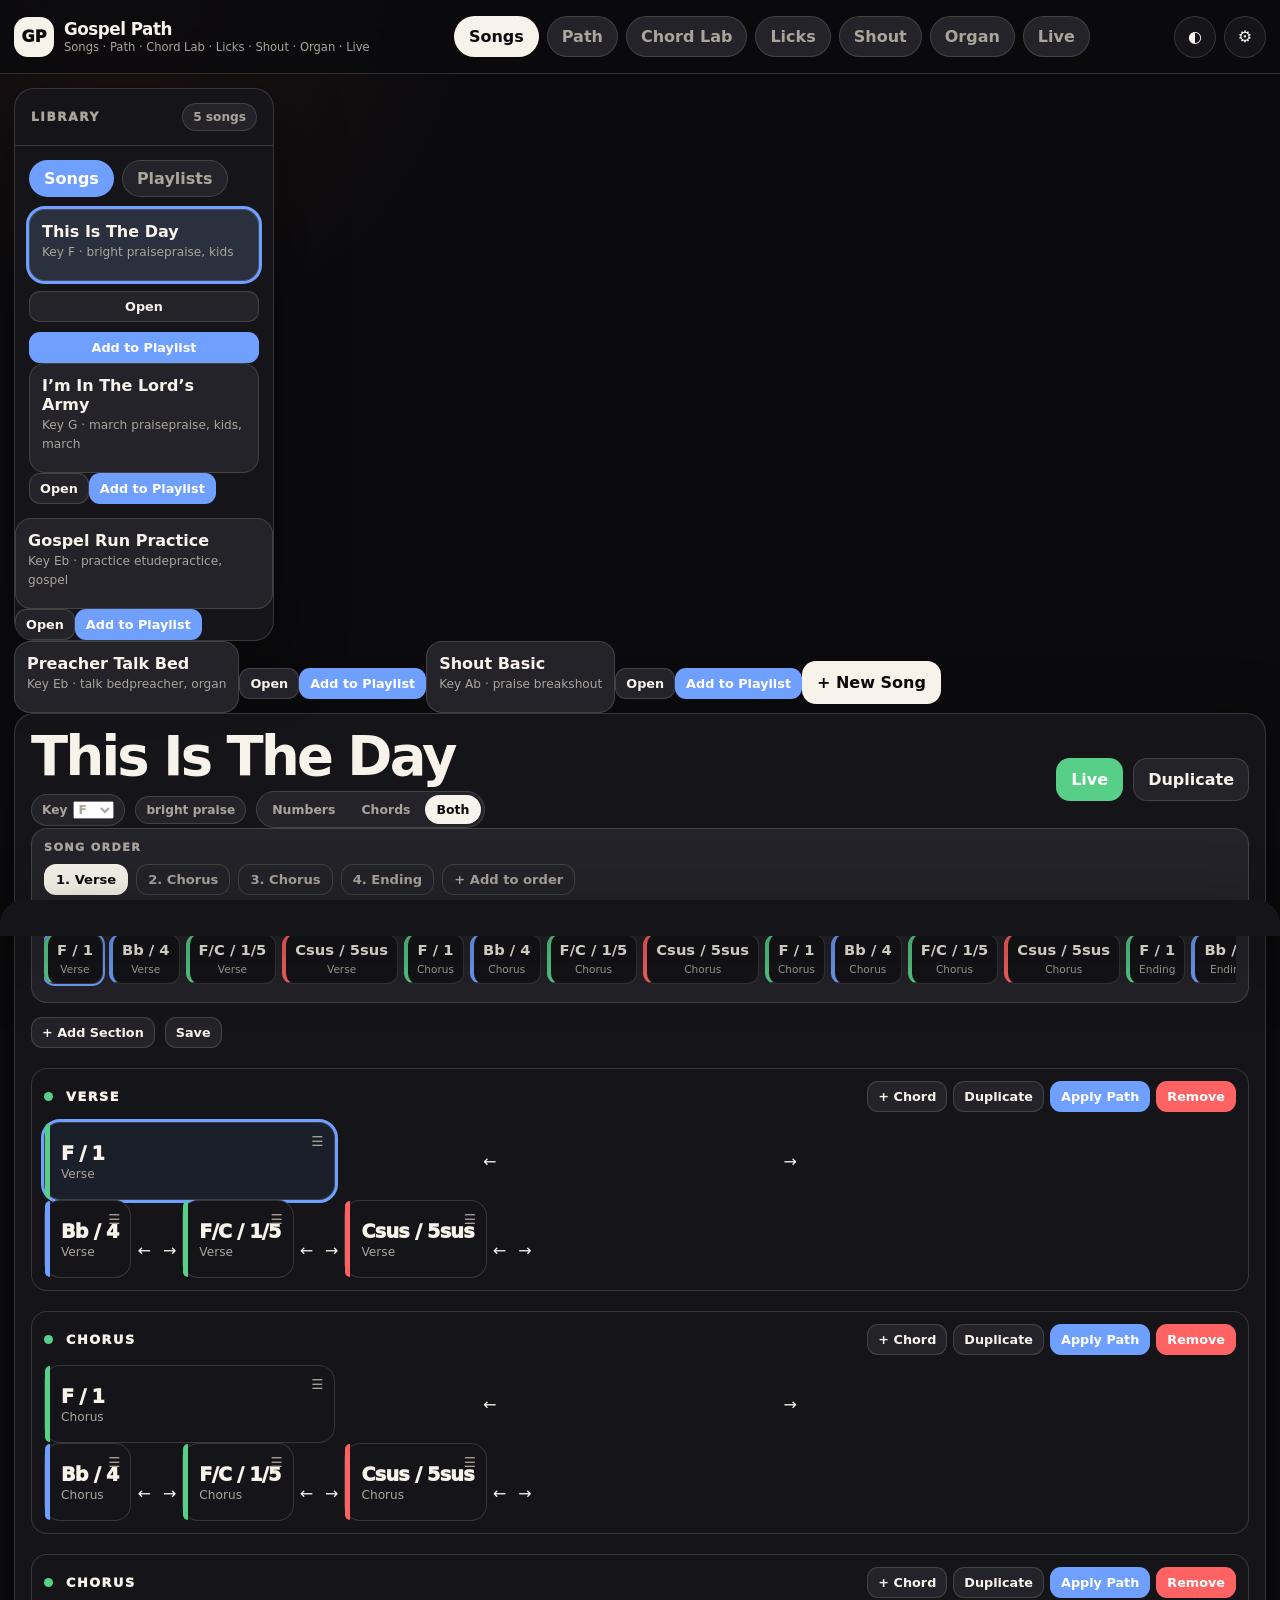
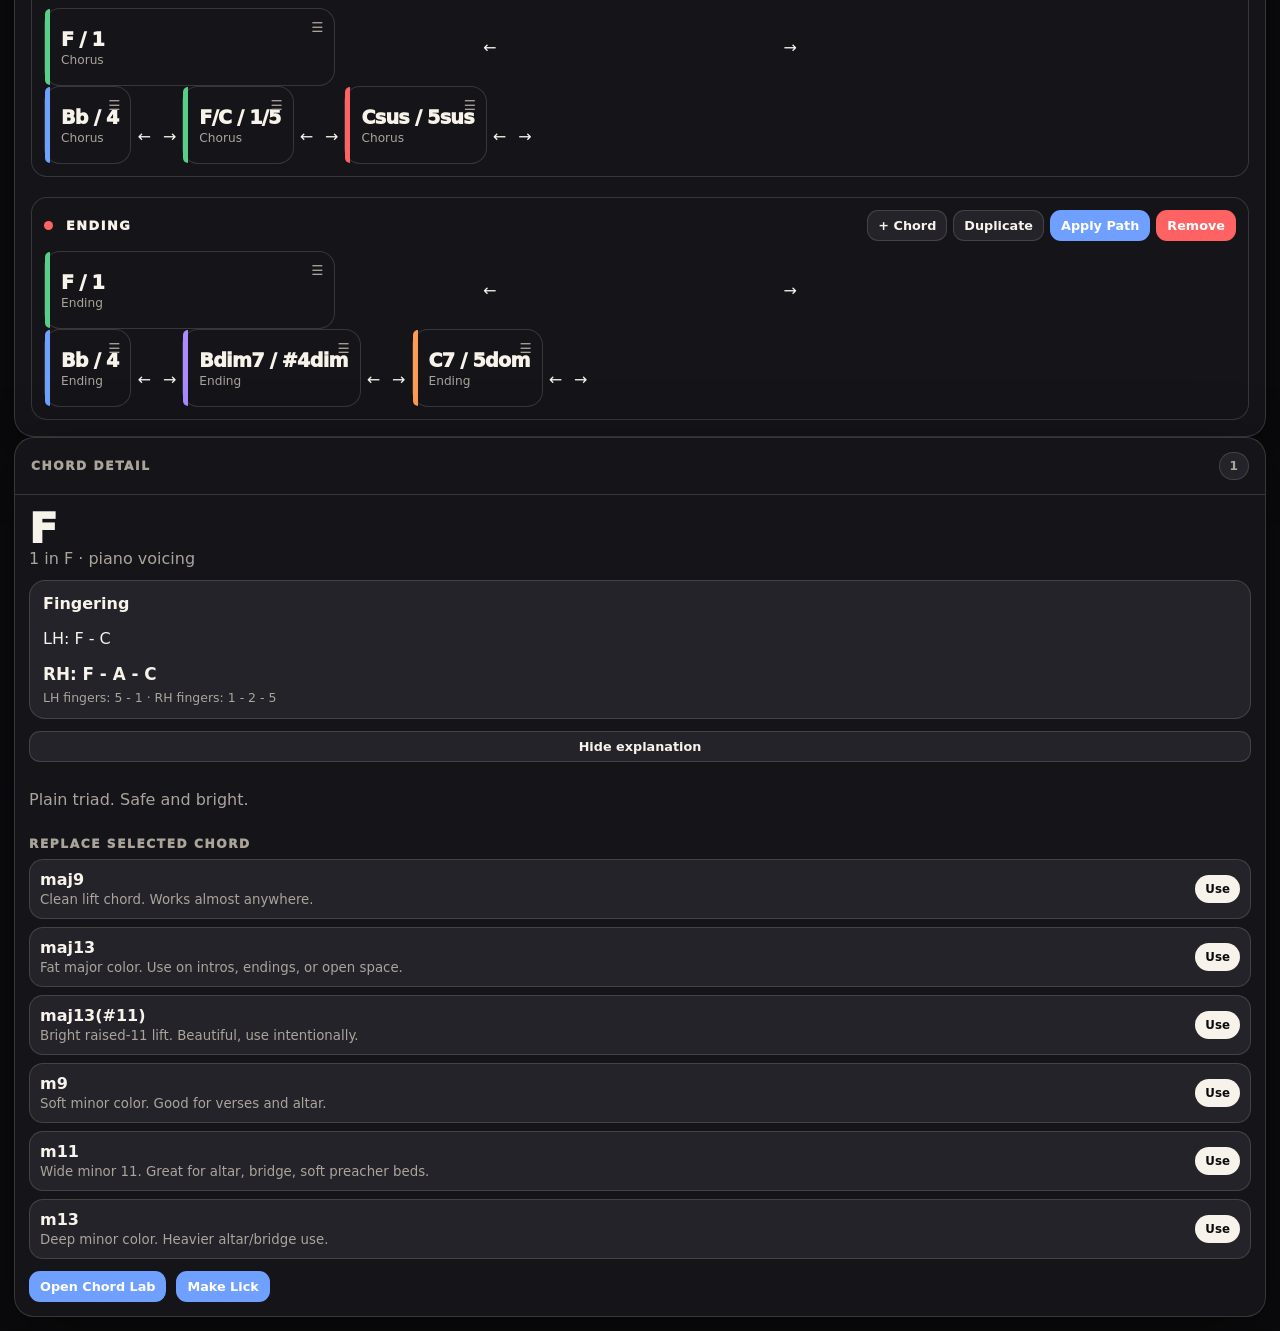
==== commit b3d98af2: "Add files via upload" ====
--- a/index.html
+++ b/index.html
@@ -4,55 +4,26 @@
   <meta charset="utf-8" />
   <meta name="viewport" content="width=device-width, initial-scale=1, viewport-fit=cover" />
   <meta name="theme-color" content="#0b0b0d" />
-  <title>Gospel Path UX V2</title>
-  <style>
-    :root{
-      --bg:#f7f4ee; --paper:#fffdf8; --paper2:#ebe7de; --paper3:#dfd8cc; --ink:#111113; --muted:#6f6a62; --line:rgba(17,17,19,.14);
-      --red:#d83a3a; --green:#28844e; --blue:#2f6fde; --yellow:#c79524; --purple:#7b50d8; --orange:#d36d27;
-      --nav-h:76px; --top-h:74px; --safe-top:env(safe-area-inset-top,0px); --safe-bottom:env(safe-area-inset-bottom,0px);
-      --radius:22px; --shadow:0 20px 70px rgba(0,0,0,.13);
-      font-family:ui-sans-serif, system-ui, -apple-system, BlinkMacSystemFont, "Segoe UI", sans-serif;
-    }
-    html[data-theme="dark"]{
-      --bg:#0b0b0d; --paper:#151519; --paper2:#232329; --paper3:#2f2f36; --ink:#f8f3ea; --muted:#aaa49b; --line:rgba(248,243,234,.15);
-      --red:#ff6262; --green:#57cf88; --blue:#70a0ff; --yellow:#ffd15d; --purple:#aa8cff; --orange:#ff9b55;
-      --shadow:0 20px 70px rgba(0,0,0,.46);
-    }
-    *{box-sizing:border-box}
-    html,body{margin:0;min-height:100%;background:var(--bg);color:var(--ink);-webkit-font-smoothing:antialiased;}
-    button,input,select,textarea{font:inherit;color:inherit}
-    button{border:0;background:none;cursor:pointer}
-    .app{min-height:100vh;background:radial-gradient(circle at 10% 0%, color-mix(in srgb, var(--red) 10%, transparent), transparent 340px), var(--bg);padding-bottom:calc(var(--safe-bottom));}
-    .topbar{position:sticky;top:0;z-index:50;min-height:calc(var(--top-h) + var(--safe-top));padding:calc(10px + var(--safe-top)) 14px 10px;display:grid;grid-template-columns:auto 1fr auto;gap:12px;align-items:center;border-bottom:1px solid var(--line);background:color-mix(in srgb, var(--bg) 88%, transparent);backdrop-filter:blur(18px)}
-    .brand{display:flex;align-items:center;gap:10px;min-width:0}.logo{width:42px;height:42px;border-radius:15px;background:var(--ink);color:var(--bg);display:grid;place-items:center;font-weight:950}.brand-title{margin:0;font-size:1.05rem;letter-spacing:-.03em}.brand-sub{margin:1px 0 0;font-size:.72rem;color:var(--muted);white-space:nowrap}
-    .tabs{display:flex;gap:8px;overflow:auto;justify-content:center;-webkit-overflow-scrolling:touch;scrollbar-width:none}.tabs::-webkit-scrollbar{display:none}.tab{padding:10px 14px;border-radius:999px;border:1px solid var(--line);background:var(--paper2);white-space:nowrap;font-weight:750;color:var(--muted)}.tab.active{background:var(--ink);color:var(--bg);border-color:transparent}.top-actions{display:flex;gap:8px}.icon-btn{width:42px;height:42px;border-radius:999px;background:var(--paper);border:1px solid var(--line);display:grid;place-items:center;font-weight:900}.primary{background:var(--ink);color:var(--bg);border-color:transparent}.btn{padding:11px 14px;border-radius:15px;border:1px solid var(--line);background:var(--paper2);font-weight:850;display:inline-flex;align-items:center;gap:8px;justify-content:center}.btn.primary{background:var(--ink);color:var(--bg);border-color:transparent}.btn.red{background:var(--red);color:#fff;border-color:transparent}.btn.blue{background:var(--blue);color:#fff;border-color:transparent}.btn.green{background:var(--green);color:#fff;border-color:transparent}.btn.sm{padding:8px 10px;border-radius:12px;font-size:.82rem}.page{padding:14px;max-width:1540px;margin:0 auto}.panel{background:var(--paper);border:1px solid var(--line);border-radius:var(--radius);box-shadow:var(--shadow);overflow:hidden}.panel-head{padding:14px 16px;border-bottom:1px solid var(--line);display:flex;justify-content:space-between;gap:10px;align-items:center}.label{margin:0;text-transform:uppercase;font-size:.78rem;letter-spacing:.13em;color:var(--muted);font-weight:950}.panel-body{padding:14px}.muted{color:var(--muted)}.grid{display:grid;gap:14px}.two-col{display:grid;grid-template-columns:280px minmax(0,1fr);gap:14px}.three-col{display:grid;grid-template-columns:260px minmax(0,1fr) 340px;gap:14px}.field{display:grid;gap:6px}.field label{font-size:.72rem;text-transform:uppercase;letter-spacing:.12em;color:var(--muted);font-weight:950}.field input,.field select,.field textarea{width:100%;border:1px solid var(--line);border-radius:14px;background:var(--paper2);padding:12px}.field textarea{min-height:92px;resize:vertical}.row{display:flex;gap:10px;flex-wrap:wrap;align-items:center}.spread{display:flex;justify-content:space-between;gap:12px;align-items:center}.pill{display:inline-flex;align-items:center;gap:6px;border-radius:999px;background:var(--paper2);border:1px solid var(--line);padding:6px 10px;font-size:.78rem;font-weight:800;color:var(--muted)}.dot{width:10px;height:10px;border-radius:999px;background:var(--blue)}.dot.red{background:var(--red)}.dot.green{background:var(--green)}.dot.yellow{background:var(--yellow)}.dot.purple{background:var(--purple)}.dot.orange{background:var(--orange)}
-
-    /* Songs */
-    .song-list{display:grid;gap:10px}.song-card{border:1px solid var(--line);border-radius:18px;background:var(--paper2);padding:13px;text-align:left}.song-card.active{outline:3px solid var(--blue);background:color-mix(in srgb, var(--blue) 10%, var(--paper2))}.song-card strong{display:block;font-size:1rem}.song-card span{font-size:.78rem;color:var(--muted)}.song-toolbar{display:grid;grid-template-columns:repeat(4,minmax(0,1fr));gap:8px;margin-top:12px}.chart-card{padding:18px}.chart-title{font-size:clamp(2.25rem,5vw,4.9rem);line-height:.9;letter-spacing:-.08em;margin:0}.section{margin-top:22px}.section-head{display:flex;justify-content:space-between;align-items:center;gap:10px;margin-bottom:10px}.section-title{display:flex;gap:8px;align-items:center;margin:0;font-size:.82rem;text-transform:uppercase;letter-spacing:.13em;font-weight:950}.chord-grid{display:grid;grid-template-columns:repeat(4,minmax(0,1fr));gap:10px}.chord{position:relative;min-height:88px;border-radius:18px;border:1px solid var(--line);background:var(--paper);padding:14px;text-align:left;touch-action:manipulation}.chord.selected{outline:3px solid var(--blue);background:color-mix(in srgb, var(--blue) 7%, var(--paper))}.chord.dragging{opacity:.35}.chord.over{outline:3px dashed var(--yellow)}.chord .sym{font-size:1.35rem;font-weight:950;letter-spacing:-.05em}.chord .num{margin-top:3px;font-size:.8rem;color:var(--muted)}.chord::before{content:"";position:absolute;inset:0 auto 0 0;width:5px;border-radius:18px 0 0 18px;background:var(--blue)}.chord.green::before{background:var(--green)}.chord.red::before{background:var(--red)}.chord.yellow::before{background:var(--yellow)}.chord.purple::before{background:var(--purple)}.chord.orange::before{background:var(--orange)}.chord .handle{position:absolute;right:10px;top:8px;color:var(--muted);font-size:.8rem}.canvas-tools{display:flex;gap:8px;flex-wrap:wrap;margin:16px 0 0}.note-card{border:2px solid var(--yellow);background:color-mix(in srgb, var(--yellow) 14%, var(--paper));border-radius:18px;padding:13px;rotate:-1deg;max-width:520px;margin-top:18px;font-weight:850}.ink-box{min-height:150px;border:1px dashed var(--line);border-radius:20px;background:color-mix(in srgb, var(--paper2) 70%, transparent);margin-top:14px;padding:14px;position:relative;overflow:hidden}.ink{font-family:"Marker Felt", "Comic Sans MS", cursive;color:var(--blue);font-size:2.1rem;rotate:-2deg}.convert-preview{margin-top:12px;border:1px solid var(--line);background:var(--paper2);border-radius:18px;padding:13px}.hideable.is-hidden{display:none!important}
-
-    /* Inspector */
-    .inspector{display:grid;gap:14px}.big-chord{font-size:3rem;line-height:.9;font-weight:950;letter-spacing:-.08em}.voicing{border:1px solid var(--line);border-radius:18px;background:var(--paper2);padding:14px}.voicing strong{font-size:1.12rem}.mini-tabs{display:flex;gap:8px;flex-wrap:wrap}.mini{padding:8px 10px;border-radius:999px;background:var(--paper2);border:1px solid var(--line);font-size:.78rem;font-weight:850;color:var(--muted)}.mini.active{background:var(--red);color:#fff;border-color:transparent}.option-list{display:grid;gap:8px}.option{display:grid;grid-template-columns:1fr auto;gap:10px;align-items:center;border:1px solid var(--line);background:var(--paper2);border-radius:16px;padding:10px;text-align:left}.option b{display:block}.option small{color:var(--muted)}.use{background:var(--ink);color:var(--bg);border-radius:999px;padding:7px 10px;font-size:.75rem;font-weight:900}.drawbars{display:flex;align-items:end;height:108px;gap:6px;border:1px solid var(--line);border-radius:18px;background:var(--paper2);padding:12px}.draw{flex:1;border-radius:999px 999px 4px 4px;background:var(--ink)}.draw:nth-child(1),.draw:nth-child(2){height:95%}.draw:nth-child(3){height:85%}.draw:nth-child(4){height:58%}.draw:nth-child(5){height:25%}.draw:nth-child(6){height:15%}.draw:nth-child(n+7){height:8%}
-
-    /* Page-specific */
-    .builder-grid{display:grid;grid-template-columns:repeat(6,minmax(0,1fr));gap:10px}.result-list{display:grid;gap:12px}.route-card{border:1px solid var(--line);background:var(--paper);border-radius:20px;padding:14px}.chord-line{display:flex;gap:8px;flex-wrap:wrap;margin:10px 0}.token{border-radius:999px;background:var(--paper2);border:1px solid var(--line);padding:8px 10px;font-weight:900}.token.red{border-color:color-mix(in srgb, var(--red) 55%, var(--line));color:var(--red)}.token.blue{border-color:color-mix(in srgb, var(--blue) 55%, var(--line));color:var(--blue)}.token.green{border-color:color-mix(in srgb, var(--green) 55%, var(--line));color:var(--green)}.fat-palette{display:grid;grid-template-columns:repeat(4,minmax(0,1fr));gap:10px}.fat{border:1px solid var(--line);background:var(--paper2);border-radius:18px;padding:14px;text-align:left;min-height:84px}.fat b{font-size:1.2rem;display:block}.fat small{color:var(--muted)}.lick-notes{font-size:1.25rem;font-weight:950;letter-spacing:.03em;line-height:1.5}.preset-grid{display:grid;grid-template-columns:repeat(3,minmax(0,1fr));gap:12px}.preset{border:1px solid var(--line);border-radius:20px;background:var(--paper);padding:14px}.shout-grid{display:grid;grid-template-columns:repeat(2,minmax(0,1fr));gap:12px}.live-page{min-height:calc(100vh - var(--top-h) - 40px);display:grid;place-items:center}.live-card{width:min(900px,100%);border-radius:30px;background:var(--paper);border:1px solid var(--line);box-shadow:var(--shadow);padding:clamp(18px,4vw,42px)}.live-title{font-size:clamp(2.4rem,8vw,6rem);letter-spacing:-.09em;line-height:.88;margin:0}.live-section{font-size:1rem;letter-spacing:.18em;text-transform:uppercase;color:var(--muted);font-weight:950;margin:24px 0 12px}.live-grid{display:grid;grid-template-columns:repeat(4,1fr);gap:12px}.live-chord{border-radius:22px;border:1px solid var(--line);background:var(--paper2);padding:20px;text-align:center}.live-chord b{font-size:clamp(1.6rem,5vw,3.5rem);display:block;letter-spacing:-.06em}.live-chord span{color:var(--muted)}.live-controls{display:grid;grid-template-columns:repeat(4,1fr);gap:10px;margin-top:22px}
-
-    /* Mobile */
-    .bottom-nav{display:none}.peek{display:none}.toast{position:fixed;z-index:100;left:50%;bottom:calc(90px + var(--safe-bottom));transform:translateX(-50%);background:var(--ink);color:var(--bg);border-radius:999px;padding:10px 14px;font-weight:850;box-shadow:var(--shadow);opacity:0;pointer-events:none;transition:.2s}.toast.show{opacity:1;transform:translateX(-50%) translateY(-4px)}
-    @media (max-width:1180px){.three-col{grid-template-columns:minmax(0,1fr)}.desktop-inspector{display:none}.two-col{grid-template-columns:1fr}.builder-grid{grid-template-columns:repeat(3,minmax(0,1fr))}.fat-palette{grid-template-columns:repeat(2,minmax(0,1fr))}.preset-grid{grid-template-columns:repeat(2,minmax(0,1fr))}}
-    @media (max-width:760px){:root{--top-h:116px;--nav-h:74px}.topbar{grid-template-columns:1fr auto}.tabs{grid-column:1/-1;justify-content:flex-start}.brand-sub{display:none}.page{padding:10px 10px calc(var(--nav-h) + 22px + var(--safe-bottom))}.top-actions .install{display:none}.panel{border-radius:20px}.panel-body{padding:12px}.chart-card{padding:13px}.chart-title{font-size:2.15rem}.chord-grid{grid-template-columns:repeat(2,minmax(0,1fr));gap:9px}.chord{min-height:76px;padding:12px}.chord .sym{font-size:1.1rem}.song-toolbar{grid-template-columns:1fr 1fr}.builder-grid{grid-template-columns:1fr 1fr}.builder-grid .span{grid-column:1/-1}.fat-palette{grid-template-columns:1fr 1fr}.shout-grid,.preset-grid{grid-template-columns:1fr}.live-grid{grid-template-columns:repeat(2,1fr)}.live-controls{grid-template-columns:1fr 1fr}.tabs.top-tabs{display:none}.bottom-nav{display:grid;grid-template-columns:repeat(5,1fr);position:fixed;left:0;right:0;bottom:0;z-index:65;padding:8px 10px calc(8px + var(--safe-bottom));border-top:1px solid var(--line);background:color-mix(in srgb, var(--bg) 92%, transparent);backdrop-filter:blur(18px)}.bottom-nav button{padding:10px 4px;border-radius:16px;color:var(--muted);font-weight:850}.bottom-nav button.active{background:var(--ink);color:var(--bg)}.peek{display:block;position:fixed;left:12px;right:12px;bottom:calc(var(--nav-h) + 12px + var(--safe-bottom));z-index:62;background:var(--paper);border:1px solid var(--line);border-radius:22px;box-shadow:var(--shadow);padding:12px;transform:translateY(130%);transition:.22s}.peek.show{transform:translateY(0)}.peek-head{display:flex;justify-content:space-between;gap:10px}.peek-title{font-size:1.55rem;font-weight:950;letter-spacing:-.06em}.peek-close{width:36px;height:36px;border-radius:999px;background:var(--paper2);border:1px solid var(--line);font-size:1.2rem}.peek .voicing{padding:11px;margin-top:10px}.peek p{margin:8px 0 0;color:var(--muted);line-height:1.35}.desktop-only{display:none!important}.ink{font-size:1.55rem}.note-card{rotate:0}.field textarea{min-height:72px}}
-  </style>
+  <meta name="apple-mobile-web-app-capable" content="yes" />
+  <meta name="apple-mobile-web-app-status-bar-style" content="black-translucent" />
+  <meta name="apple-mobile-web-app-title" content="Gospel Path" />
+  <title>Gospel Path</title>
+  <link rel="manifest" href="manifest.webmanifest" />
+  <link rel="icon" href="icons/icon-192.png" />
+  <link rel="apple-touch-icon" href="icons/icon-192.png" />
+  <link rel="stylesheet" href="styles.css" />
 </head>
 <body>
 <div class="app" id="app">
   <header class="topbar">
     <div class="brand">
       <div class="logo">GP</div>
-      <div><h1 class="brand-title">Gospel Path</h1><p class="brand-sub">Songs · paths · licks · organ · live</p></div>
+      <div><h1 class="brand-title">Gospel Path</h1><p class="brand-sub">Songs · Path · Chord Lab · Licks · Shout · Organ · Live</p></div>
     </div>
     <nav class="tabs top-tabs" id="topTabs"></nav>
     <div class="top-actions">
       <button class="icon-btn" onclick="toggleTheme()" aria-label="Toggle theme">◐</button>
-      <button class="icon-btn primary install" onclick="toast('Installable PWA shell in the full app.')">↧</button>
+      <button class="icon-btn desktop-only" onclick="openSettings()" aria-label="Settings">⚙</button>
     </div>
   </header>
 
@@ -60,149 +31,19 @@
 
   <nav class="bottom-nav" id="bottomNav"></nav>
 
-  <section class="peek" id="peek" aria-label="Chord fingering peek">
-    <div class="peek-head"><div><div class="peek-title" id="peekChord">Fadd2</div><div class="muted" id="peekNum">1 in F</div></div><button class="peek-close" onclick="closePeek()">×</button></div>
-    <div class="voicing"><div id="peekLH">LH: F - C</div><strong id="peekRH">RH: A - C - G</strong></div>
-    <p id="peekDesc">Home base. Safe and bright.</p>
-    <div class="row" style="margin-top:10px"><button class="btn sm" onclick="openTab('chord')">More</button><button class="btn sm blue" onclick="attachLick()">Lick</button><button class="btn sm green" onclick="openTab('organ')">Organ</button></div>
-  </section>
+  <section class="peek" id="peek" aria-label="Chord fingering peek"></section>
+
+  <div class="sheet-backdrop" id="sheetBackdrop" onclick="closeSheet()"></div>
+  <section class="sheet" id="sheet"></section>
 
   <div class="toast" id="toast"></div>
 </div>
-
+<script src="music-engine.js"></script>
+<script src="app.js"></script>
 <script>
-const tabs = [
-  {id:'songs', label:'Songs'}, {id:'path', label:'Path'}, {id:'chord', label:'Chord'}, {id:'licks', label:'Licks'}, {id:'shout', label:'Shout'}, {id:'organ', label:'Organ'}, {id:'live', label:'Live'}
-];
-const mobileTabs = ['songs','path','chord','licks','live'];
-const fatOptions = [
-  {symbol:'Fmaj13', num:'1 fat', color:'orange', lh:'LH: F - C', rh:'RH: E - A - D - G', desc:'Fat major color. Use on intros, endings, or when the singer gives you space.'},
-  {symbol:'F6/9', num:'1 soft', color:'green', lh:'LH: F - C', rh:'RH: A - D - G', desc:'Warm, clean, and not too jazzy. Good for praise songs.'},
-  {symbol:'Bbmaj13(#11)', num:'4 color', color:'purple', lh:'LH: Bb - F', rh:'RH: A - C - E - G', desc:'Bright raised-11 lift chord. Beautiful but use intentionally.'},
-  {symbol:'Bbmaj9', num:'4', color:'blue', lh:'LH: Bb - F', rh:'RH: A - C - D - F', desc:'Open 4 chord. Works almost anywhere.'},
-  {symbol:'Dm11', num:'6m11', color:'blue', lh:'LH: D - C', rh:'RH: F - G - A - E', desc:'Wide minor 11. Great for altar, bridge, and soft preacher beds.'},
-  {symbol:'Gm11', num:'2m11', color:'purple', lh:'LH: G - F', rh:'RH: Bb - C - D - A', desc:'Churchy 2 minor before the 5.'},
-  {symbol:'C13sus', num:'5sus', color:'red', lh:'LH: C - Bb', rh:'RH: F - A - D', desc:'Suspended pull chord. Great before going home.'},
-  {symbol:'C13b9', num:'5 alt', color:'red', lh:'LH: C - Bb', rh:'RH: E - Bb - Db - A', desc:'Strong dominant tension. Hit it quickly before resolving home.'}
-];
-const baseSongs = [
-  {id:'day', title:'This Is The Day', key:'F', feel:'bright praise', category:'Kids / Congregational', sections:[
-    {id:'s1', name:'Verse / Chorus', color:'green', chords:[
-      chord('c1','Fadd2','1','green','LH: F - C','RH: A - C - G','Home base. Safe, bright, and easy for a congregation.'),
-      chord('c2','Bbadd2','4','blue','LH: Bb - F','RH: D - F - C','The lift chord. Good for opening the sound without getting too spicy.'),
-      chord('c3','F/C','1/5','green','LH: C','RH: A - C - F','Stable inversion. Good before the 5 or a simple ending.'),
-      chord('c4','C13sus','5sus','red','LH: C - Bb','RH: F - A - D','Pull chord. Suspended color that wants to resolve home.')
-    ]},
-    {id:'s2', name:'Gospel Ending', color:'red', chords:[
-      chord('c5','Fmaj9','1','green','LH: F - C','RH: E - A - C - G','Clean ending color.'),
-      chord('c6','Bbmaj9','4','blue','LH: Bb - F','RH: A - C - D - F','Lift before the turnaround.'),
-      chord('c7','Bdim7','#4dim','purple','LH: B','RH: D - F - Ab','Diminished connector into the 1 over 5.'),
-      chord('c8','C7','5','orange','LH: C - Bb','RH: E - G - Bb','Dominant landing back to the 1.')
-    ]}
-  ]},
-  {id:'army', title:'I’m In The Lord’s Army', key:'G', feel:'march praise', category:'Kids / Praise', sections:[
-    {id:'a1', name:'March Chorus', color:'green', chords:[
-      chord('a1c1','G','1','green','LH: G - D','RH: B - D - G','Simple march home chord.'),
-      chord('a1c2','C','4','blue','LH: C - G','RH: E - G - C','Simple 4 lift.'),
-      chord('a1c3','G/D','1/5','green','LH: D','RH: B - D - G','Keeps the bass marching.'),
-      chord('a1c4','D7','5','orange','LH: D - C','RH: F# - A - C','Dominant back home.')
-    ]}
-  ]},
-  {id:'preacher', title:'Preacher Build Template', key:'Eb', feel:'talk bed', category:'Preacher / Organ', sections:[
-    {id:'p1', name:'Talk Bed', color:'purple', chords:[
-      chord('p1c1','Ebmaj9','1','green','LH: Eb - Bb','RH: G - D - F','Soft home bed.'),
-      chord('p1c2','Abmaj13','4 fat','blue','LH: Ab - Eb','RH: G - C - F','Big lift without forcing movement.'),
-      chord('p1c3','G7#5','3dom','red','LH: G - F','RH: B - Eb - A','Passing pull to 6m.'),
-      chord('p1c4','Cm11','6m11','purple','LH: C - Bb','RH: Eb - F - G - D','Minor color for a preacher swell.')
-    ]}
-  ]}
-];
-function chord(id,symbol,num,color,lh,rh,desc){return {id,symbol,num,color,lh,rh,desc};}
-let state = loadState() || {tab:'songs', songs:baseSongs, songId:'day', selectedChordId:'c1', showExplanation:true, liveIndex:0};
-function saveState(){localStorage.setItem('gospel-path-ux-v2', JSON.stringify(state));}
-function loadState(){try{return JSON.parse(localStorage.getItem('gospel-path-ux-v2'))}catch(e){return null}}
-function currentSong(){return state.songs.find(s=>s.id===state.songId)||state.songs[0];}
-function allChords(song=currentSong()){return song.sections.flatMap(s=>s.chords.map(c=>({...c,sectionId:s.id})));}
-function selectedChord(){return allChords().find(c=>c.id===state.selectedChordId) || allChords()[0];}
-function selectChord(id){state.selectedChordId=id; saveState(); render(); showPeek(selectedChord());}
-function showPeek(c){ if(!c) return; const el=id=>document.getElementById(id); el('peekChord').textContent=c.symbol; el('peekNum').textContent=c.num+' in '+currentSong().key; el('peekLH').textContent=c.lh; el('peekRH').textContent=c.rh; el('peekDesc').textContent=c.desc; el('peek').classList.add('show'); }
-function closePeek(){document.getElementById('peek').classList.remove('show');}
-function openTab(id){state.tab=id; saveState(); render();}
-function toggleTheme(){const html=document.documentElement; html.dataset.theme = html.dataset.theme==='dark'?'light':'dark';}
-function toast(msg){const t=document.getElementById('toast'); t.textContent=msg; t.classList.add('show'); setTimeout(()=>t.classList.remove('show'),1600);}
-function renderTabs(){
-  document.getElementById('topTabs').innerHTML=tabs.map(t=>`<button class="tab ${state.tab===t.id?'active':''}" onclick="openTab('${t.id}')">${t.label}</button>`).join('');
-  document.getElementById('bottomNav').innerHTML=mobileTabs.map(id=>{let t=tabs.find(x=>x.id===id);return `<button class="${state.tab===id?'active':''}" onclick="openTab('${id}')">${t.label}</button>`}).join('');
-}
-function render(){renderTabs(); closePeek(); const page=document.getElementById('page');
-  if(state.tab==='songs') page.innerHTML=renderSongsPage();
-  if(state.tab==='path') page.innerHTML=renderPathPage();
-  if(state.tab==='chord') page.innerHTML=renderChordPage();
-  if(state.tab==='licks') page.innerHTML=renderLicksPage();
-  if(state.tab==='shout') page.innerHTML=renderShoutPage();
-  if(state.tab==='organ') page.innerHTML=renderOrganPage();
-  if(state.tab==='live') page.innerHTML=renderLivePage();
-}
-function renderSongsPage(){const s=currentSong();return `
-  <div class="three-col">
-    <aside class="panel">
-      <div class="panel-head"><h2 class="label">Songs</h2><span class="pill">${state.songs.length} saved</span></div>
-      <div class="panel-body song-list">
-        ${state.songs.map(song=>`<button class="song-card ${song.id===state.songId?'active':''}" onclick="state.songId='${song.id}';state.selectedChordId='${song.sections[0].chords[0].id}';saveState();render()"><strong>${song.title}</strong><span>${song.key} · ${song.feel} · ${song.category}</span></button>`).join('')}
-        <button class="btn primary" onclick="addSong()">+ Add My Song</button>
-      </div>
-    </aside>
-    <section class="panel chart-card">
-      <div class="spread"><div><h1 class="chart-title">${s.title}</h1><div class="row" style="margin-top:10px"><span class="pill">Key ${s.key}</span><span class="pill">${s.feel}</span><span class="pill">${s.category}</span></div></div><button class="btn green" onclick="openTab('live')">Live</button></div>
-      <div class="song-toolbar"><button class="btn" onclick="addSection()">Add Section</button><button class="btn" onclick="addChordToSelected()">Add Chord</button><button class="btn" onclick="duplicateSong()">Duplicate</button><button class="btn" onclick="toast('Saved locally.')">Save</button></div>
-      ${renderChart(s)}
-      <div class="canvas-tools"><button class="btn sm blue">Pen</button><button class="btn sm">Highlight</button><button class="btn sm">Text Box</button><button class="btn sm">Convert</button><button class="btn sm">Lock</button></div>
-      <div class="note-card">Text note: Hold here if preacher starts talking. Switch organ Leslie slow.</div>
-      <div class="ink-box"><div class="ink">1 - 4 - 3 - 5 b6 b7</div><div class="convert-preview"><b>Handwriting convert preview</b><p class="muted">Detected as number progression. Tap convert to make these pressable chords.</p><button class="btn sm" onclick="convertInk()">Convert to Text</button></div></div>
-    </section>
-    <aside class="panel desktop-inspector">${renderInspector()}</aside>
-  </div>`}
-function renderChart(s){return s.sections.map(sec=>`<section class="section"><div class="section-head"><h3 class="section-title"><span class="dot ${sec.color}"></span>${sec.name}</h3><button class="btn sm" onclick="replaceSectionWithPath('${sec.id}')">Replace section with path</button></div><div class="chord-grid">${sec.chords.map(c=>renderChord(c, sec.id)).join('')}</div></section>`).join('')}
-function renderChord(c,sectionId){return `<button class="chord ${c.color} ${state.selectedChordId===c.id?'selected':''}" draggable="true" ondragstart="dragStart(event,'${c.id}')" ondragover="dragOver(event)" ondragleave="dragLeave(event)" ondrop="dropChord(event,'${sectionId}','${c.id}')" onclick="selectChord('${c.id}')"><span class="handle">⋮⋮</span><div class="sym">${c.symbol}</div><div class="num">${c.num}</div></button>`}
-function renderInspector(){const c=selectedChord();return `<div class="panel-head"><h2 class="label">Chord Detail</h2><span class="pill">${c.num}</span></div><div class="panel-body inspector">
-  <div><div class="big-chord">${c.symbol}</div><div class="muted">${c.num} in ${currentSong().key} · piano fingering</div></div>
-  <div class="mini-tabs"><button class="mini active">Easy</button><button class="mini">Churchy</button><button class="mini">Spicy</button><button class="mini">Organ</button><button class="mini">Licks</button></div>
-  <div class="voicing"><b>Fingering</b><p>${c.lh}</p><strong>${c.rh}</strong><p class="muted">RH fingers: 1 - 2 - 4 - 5 when possible.</p></div>
-  <button class="btn sm" onclick="state.showExplanation=!state.showExplanation;saveState();render()">${state.showExplanation?'Hide':'Show'} explanation</button>
-  <p class="muted hideable ${state.showExplanation?'':'is-hidden'}">${c.desc}</p>
-  <div><h3 class="label" style="margin-bottom:10px">Replace selected chord</h3><div class="option-list">${fatOptions.slice(0,6).map(o=>`<button class="option" onclick="replaceSelected('${o.symbol}','${o.num}','${o.color}','${o.lh}','${o.rh}','${o.desc}')"><span><b>${o.symbol}</b><small>${o.num} · ${o.desc}</small></span><span class="use">Use</span></button>`).join('')}</div></div>
-  <div class="voicing"><b>Organ</b><div class="drawbars">${'<i class="draw"></i>'.repeat(9)}</div><p class="muted">Upper 888400000 · Leslie slow, fast on swell.</p></div>
-</div>`}
-function renderPathPage(){return `<div class="two-col"><section class="panel"><div class="panel-head"><h2 class="label">Path Builder</h2><span class="pill">Mess with movement</span></div><div class="panel-body grid"><div class="builder-grid"><div class="field"><label>Key</label><select id="pathKey"><option>F</option><option>Eb</option><option>Ab</option><option>Db</option><option>G</option></select></div><div class="field"><label>From</label><input id="pathFrom" value="1"></div><div class="field"><label>To</label><input id="pathTo" value="4"></div><div class="field"><label>Style</label><select id="pathStyle"><option>Gospel</option><option>CCM</option><option>Preacher</option><option>Shout</option><option>Weird Reharm</option></select></div><div class="field"><label>Intensity</label><select><option>Safe</option><option selected>Churchy</option><option>Spicy</option><option>Wild</option></select></div><div class="field span"><label>&nbsp;</label><button class="btn primary" onclick="toast('Built three routes.')">Build Routes</button></div></div>${renderRoutes()}</div></section><aside class="panel"><div class="panel-head"><h2 class="label">Current Song</h2><button class="btn sm" onclick="openTab('songs')">Open</button></div><div class="panel-body">${renderSmallChart()}</div></aside></div>`}
-function renderRoutes(){const routes=[
- {name:'Safe', desc:'Works under singing. Low risk.', chords:['Fadd2','Bbadd2','F/C','C13sus','Fadd2']},
- {name:'Churchy', desc:'3-6-2-5 flavor before resolving.', chords:['Fmaj9','A7#5','Dm11','G13','C13sus','Fmaj13']},
- {name:'Spicy', desc:'Use for intro, solo piano, or a preacher swell.', chords:['Fmaj13','Abmaj7(#11)','Gm11','C13b9','F6/9']}
-];return `<div class="result-list">${routes.map((r,i)=>`<div class="route-card"><div class="spread"><div><b>${r.name} Route</b><p class="muted" style="margin:.25rem 0 0">${r.desc}</p></div><button class="btn sm blue" onclick="useRoute(${i})">Use in song</button></div><div class="chord-line">${r.chords.map((x,j)=>`<span class="token ${j%3===0?'green':j%3===1?'blue':'red'}">${x}</span>`).join('')}</div><button class="btn sm" onclick="toast('Explanation hidden/shown per route.')">Hide explanation</button></div>`).join('')}</div>`}
-function renderSmallChart(){const s=currentSong();return `<h2 style="margin-top:0">${s.title}</h2>${renderChart(s)}`}
-function renderChordPage(){const c=selectedChord();return `<div class="two-col"><section class="panel"><div class="panel-head"><h2 class="label">Chord Lab</h2><span class="pill">Tap a color</span></div><div class="panel-body grid"><div class="builder-grid"><div class="field"><label>Chord</label><input value="${c.symbol}" oninput="document.getElementById('labName').textContent=this.value"></div><div class="field"><label>Key</label><select><option>${currentSong().key}</option><option>Eb</option><option>Ab</option><option>Db</option></select></div><div class="field"><label>Hand size</label><select><option>Medium</option><option>Small</option><option>Large</option></select></div><div class="field"><label>Level</label><select><option>Easy</option><option selected>Churchy</option><option>Shed</option></select></div><div class="field span"><label>&nbsp;</label><button class="btn primary" onclick="toast('Generated fingerings.')">Generate Fingerings</button></div></div><div class="voicing"><div class="big-chord" id="labName">${c.symbol}</div><p>${c.lh}</p><strong>${c.rh}</strong><p class="muted">Tap a fat chord below to replace the selected chord in the song.</p></div><h3 class="label">Fat Chord Palette</h3><div class="fat-palette">${fatOptions.map(o=>`<button class="fat" onclick="replaceSelected('${o.symbol}','${o.num}','${o.color}','${o.lh}','${o.rh}','${o.desc}')"><b>${o.symbol}</b><small>${o.num} · ${o.desc}</small></button>`).join('')}</div></div></section><aside class="panel"><div class="panel-head"><h2 class="label">Where next?</h2></div><div class="panel-body option-list">${['Go to 4','Go home to 1','Build to preacher chord','Make it shout','Modulate up'].map(x=>`<button class="option" onclick="toast('${x} route created.')"><span><b>${x}</b><small>Creates a path from ${c.symbol}</small></span><span class="use">Build</span></button>`).join('')}</div></aside></div>`}
-function renderLicksPage(){return `<div class="two-col"><section class="panel"><div class="panel-head"><h2 class="label">Lick Builder</h2><span class="pill">Target-aware runs</span></div><div class="panel-body grid"><div class="builder-grid"><div class="field"><label>Key</label><select><option>${currentSong().key}</option><option>Eb</option><option>Ab</option><option>Db</option></select></div><div class="field"><label>Over chord</label><input value="${selectedChord().symbol}"></div><div class="field"><label>Target</label><input value="${nextChordSymbol()}"></div><div class="field"><label>Style</label><select><option>Gospel blues</option><option>Shout</option><option>Neo soul</option><option>CCM fill</option></select></div><div class="field"><label>Speed</label><select><option>Slow</option><option selected>Medium</option><option>Fast Triplets</option></select></div><div class="field span"><label>&nbsp;</label><button class="btn primary" onclick="toast('Generated new lick.')">Make Lick</button></div></div><div class="route-card"><div class="spread"><div><b>Into ${nextChordSymbol()}</b><p class="muted">Gospel blues approach notes resolving into the target chord.</p></div><button class="btn sm blue" onclick="attachLick()">Attach to selected chord</button></div><div class="lick-notes">A - C - C# - D - F - G - A - G - F</div><p class="muted">RH fingers: 1 - 2 - 3 - 1 - 2 - 4 - 5 - 4 - 2</p></div><div class="route-card"><b>Shout pickup</b><div class="lick-notes">F - G - A - C - D - Eb - E - F</div><p class="muted">Use before a hit or transition back to the 1.</p></div></div></section><aside class="panel"><div class="panel-head"><h2 class="label">Saved Runs</h2></div><div class="panel-body option-list">${['Into the 1','Into the 4','Ending run','Preacher fill','Organ smear'].map(x=>`<button class="option"><span><b>${x}</b><small>Tap to preview or attach</small></span><span class="use">Use</span></button>`).join('')}</div></aside></div>`}
-function renderShoutPage(){return `<section class="panel"><div class="panel-head"><h2 class="label">Shout / Praise Break</h2><span class="pill">Hits · walkups · preacher punches</span></div><div class="panel-body grid"><div class="shout-grid">${[
- ['Basic Shout','1 → 4 → 1 → 5','Safe praise break starter.'],['Walkup','1 → 2 → 3 → 4 → #4 → 5','Bass movement for energy.'],['Preacher Punch','1 hit · b7 hit · 4 hit · 5 stab','Call-response backing.'],['Ending','1 → 4 → #4dim → 1/5 → 5 → 1','Church ending.']
-].map(x=>`<div class="route-card"><div class="spread"><div><b>${x[0]}</b><p class="muted">${x[2]}</p></div><button class="btn sm blue" onclick="toast('${x[0]} added to song.')">Use</button></div><div class="chord-line">${x[1].split(' → ').map(t=>`<span class="token">${t}</span>`).join('')}</div></div>`).join('')}</div></div></section>`}
-function renderOrganPage(){return `<section class="panel"><div class="panel-head"><h2 class="label">Organ</h2><span class="pill">Drawbars · Leslie · manuals</span></div><div class="panel-body grid"><div class="preset-grid">${[
- ['Preacher Talk Bed','Upper 888000000 · Lower 008800000','Leslie slow · expression 40-60%'],['Altar Swell','Upper 888400000 · Lower 004400000','Slow then fast on swell'],['Shout Lead','Upper 888888000 · Lower 808000000','Leslie fast · percussion on'],['Soft Worship','Upper 808400000 · Lower 006600000','Slow · no percussion'],['Choir Drive','Upper 888640000 · Lower 808400000','Fast on hits'],['Fat Ending','Upper 888888888 · Lower 888000000','Full drawbars for final chord']
-].map(p=>`<div class="preset"><h3>${p[0]}</h3><div class="drawbars">${'<i class="draw"></i>'.repeat(9)}</div><p class="muted"><b>${p[1]}</b><br>${p[2]}</p><button class="btn sm blue" onclick="toast('${p[0]} attached.')">Attach to chord</button></div>`).join('')}</div></div></section>`}
-function renderLivePage(){const s=currentSong();const sec=s.sections[state.liveIndex%s.sections.length];return `<section class="live-page"><div class="live-card"><div class="spread"><div><h1 class="live-title">${s.title}</h1><div class="row" style="margin-top:12px"><span class="pill">Key ${s.key}</span><span class="pill">Locked</span><span class="pill">${s.feel}</span></div></div><button class="btn" onclick="toast('Live orientation locked.')">Lock</button></div><div class="live-section">${sec.name}</div><div class="live-grid">${sec.chords.map(c=>`<button class="live-chord" onclick="selectChord('${c.id}')"><b>${c.symbol}</b><span>${c.num}</span></button>`).join('')}</div><div class="live-controls"><button class="btn" onclick="prevSection()">Prev</button><button class="btn primary" onclick="nextSection()">Next</button><button class="btn" onclick="toast('Ending loaded.')">Ending</button><button class="btn red" onclick="toast('Panic safe: stay on 1add2 or go to 4maj9.')">Panic Safe</button></div></div></section>`}
-function addSong(){const id='song'+Date.now(); state.songs.push({id,title:'New Song',key:'F',feel:'custom',category:'My Songs',sections:[{id:id+'s',name:'Section A',color:'green',chords:[chord(id+'c','Fadd2','1','green','LH: F - C','RH: A - C - G','Safe starting chord.')] }]}); state.songId=id; state.selectedChordId=id+'c'; saveState(); render();}
-function duplicateSong(){const s=JSON.parse(JSON.stringify(currentSong())); s.id='copy'+Date.now(); s.title=s.title+' Copy'; s.sections.forEach(sec=>{sec.id='sec'+Math.random();sec.chords.forEach(c=>c.id='c'+Math.random())}); state.songs.push(s); state.songId=s.id; state.selectedChordId=s.sections[0].chords[0].id; saveState(); render();}
-function addSection(){const s=currentSong(); const id='sec'+Date.now(); s.sections.push({id,name:'New Section',color:'yellow',chords:[chord('c'+Date.now(),'Fmaj9','1','green','LH: F - C','RH: E - A - C - G','New section starting point.')]}); saveState(); render();}
-function addChordToSelected(){const s=currentSong(); const sec=s.sections[0]; const id='c'+Date.now(); sec.chords.push(chord(id,'C13sus','5sus','red','LH: C - Bb','RH: F - A - D','Added pull chord.')); state.selectedChordId=id; saveState(); render();}
-function replaceSelected(symbol,num,color,lh,rh,desc){const c=findChord(state.selectedChordId); if(!c) return; Object.assign(c,{symbol,num,color,lh,rh,desc}); saveState(); render(); showPeek(c); toast('Replaced selected chord.');}
-function findChord(id){for(const s of state.songs){for(const sec of s.sections){const c=sec.chords.find(x=>x.id===id); if(c) return c;}}return null}
-let draggedId=null;function dragStart(e,id){draggedId=id;e.currentTarget.classList.add('dragging');}function dragOver(e){e.preventDefault();e.currentTarget.classList.add('over')}function dragLeave(e){e.currentTarget.classList.remove('over')}function dropChord(e,sectionId,targetId){e.preventDefault();document.querySelectorAll('.chord').forEach(x=>x.classList.remove('over','dragging')); if(!draggedId||draggedId===targetId)return; const sec=currentSong().sections.find(s=>s.id===sectionId); if(!sec)return; const from=sec.chords.findIndex(c=>c.id===draggedId); const to=sec.chords.findIndex(c=>c.id===targetId); if(from<0||to<0)return; const [moved]=sec.chords.splice(from,1); sec.chords.splice(to,0,moved); saveState(); render(); toast('Progression reordered.');}
-function useRoute(i){const sets=[['Fadd2','Bbadd2','F/C','C13sus','Fadd2'],['Fmaj9','A7#5','Dm11','G13','C13sus','Fmaj13'],['Fmaj13','Abmaj7(#11)','Gm11','C13b9','F6/9']]; const sec=currentSong().sections[0]; sec.chords=sets[i].map((sym,idx)=>chord('r'+Date.now()+idx,sym,idx===0?'1':idx===1?'3/4':'path',idx%3===0?'green':idx%3===1?'blue':'red','LH: root - 7','RH: guide tones + color','Route chord generated from Path Builder.')); state.selectedChordId=sec.chords[0].id; saveState(); render(); toast('Route replaced first section.');}
-function replaceSectionWithPath(sectionId){const sec=currentSong().sections.find(s=>s.id===sectionId); if(!sec)return; const route=['Fmaj13','A7#5','Dm11','G13','C13sus','F6/9']; sec.chords=route.map((sym,i)=>chord('rp'+Date.now()+i,sym,['1','3dom','6m11','2dom','5sus','1'][i],i%2?'red':'blue','LH: root - color','RH: fat voicing','Replaced from sidebar/path option.')); state.selectedChordId=sec.chords[0].id; saveState(); render(); toast('Section replaced with path.');}
-function convertInk(){const sec=currentSong().sections[0]; const items=['Fadd2','Bbadd2','A7#5','C13sus','Dbmaj13','Eb13']; sec.chords=items.map((sym,i)=>chord('ink'+Date.now()+i,sym,['1','4','3dom','5sus','b6','b7'][i],i%3===0?'green':i%3===1?'blue':'red','LH: root - 5th','RH: generated color voicing','Converted from handwritten numbers.')); state.selectedChordId=sec.chords[0].id; saveState(); render(); toast('Ink converted into pressable chords.');}
-function nextChordSymbol(){const arr=allChords(); const idx=arr.findIndex(c=>c.id===state.selectedChordId); return arr[(idx+1+arr.length)%arr.length]?.symbol || 'Fadd2'}
-function attachLick(){toast('Lick attached to selected chord.');}
-function nextSection(){state.liveIndex++; saveState(); render();}function prevSection(){state.liveIndex=Math.max(0,state.liveIndex-1); saveState(); render();}
-render();
+  if ('serviceWorker' in navigator) {
+    window.addEventListener('load', () => navigator.serviceWorker.register('./sw.js').catch(() => {}));
+  }
 </script>
 </body>
 </html>
--- a/styles.css
+++ b/styles.css
@@ -0,0 +1,218 @@
+
+:root{
+  --bg:#f7f4ee; --paper:#fffdf8; --paper2:#ebe7de; --paper3:#dfd8cc; --ink:#111113; --muted:#6f6a62; --line:rgba(17,17,19,.14);
+  --red:#d83a3a; --green:#28844e; --blue:#2f6fde; --yellow:#c79524; --purple:#7b50d8; --orange:#d36d27;
+  --nav-h:76px; --top-h:74px; --safe-top:env(safe-area-inset-top,0px); --safe-bottom:env(safe-area-inset-bottom,0px);
+  --radius:20px; --shadow:0 20px 70px rgba(0,0,0,.13);
+  font-family:ui-sans-serif, system-ui, -apple-system, BlinkMacSystemFont, "Segoe UI", sans-serif;
+}
+html[data-theme="dark"]{
+  --bg:#0b0b0d; --paper:#151519; --paper2:#232329; --paper3:#2f2f36; --ink:#f8f3ea; --muted:#aaa49b; --line:rgba(248,243,234,.15);
+  --red:#ff6262; --green:#57cf88; --blue:#70a0ff; --yellow:#ffd15d; --purple:#aa8cff; --orange:#ff9b55;
+  --shadow:0 20px 70px rgba(0,0,0,.46);
+}
+*{box-sizing:border-box}
+html,body{margin:0;min-height:100%;background:var(--bg);color:var(--ink);-webkit-font-smoothing:antialiased;}
+button,input,select,textarea{font:inherit;color:inherit}
+button{border:0;background:none;cursor:pointer}
+.app{min-height:100vh;background:radial-gradient(circle at 10% 0%, color-mix(in srgb, var(--red) 8%, transparent), transparent 340px), var(--bg);padding-bottom:var(--safe-bottom);}
+.topbar{position:sticky;top:0;z-index:50;min-height:calc(var(--top-h) + var(--safe-top));padding:calc(10px + var(--safe-top)) 14px 10px;display:grid;grid-template-columns:auto 1fr auto;gap:12px;align-items:center;border-bottom:1px solid var(--line);background:color-mix(in srgb, var(--bg) 88%, transparent);backdrop-filter:blur(18px)}
+.brand{display:flex;align-items:center;gap:10px;min-width:0}
+.logo{width:40px;height:40px;border-radius:14px;background:var(--ink);color:var(--bg);display:grid;place-items:center;font-weight:950}
+.brand-title{margin:0;font-size:1.05rem;letter-spacing:-.03em}
+.brand-sub{margin:1px 0 0;font-size:.72rem;color:var(--muted);white-space:nowrap}
+.tabs{display:flex;gap:8px;overflow:auto;justify-content:center;-webkit-overflow-scrolling:touch;scrollbar-width:none}
+.tabs::-webkit-scrollbar{display:none}
+.tab{padding:10px 14px;border-radius:999px;border:1px solid var(--line);background:var(--paper2);white-space:nowrap;font-weight:750;color:var(--muted)}
+.tab.active{background:var(--ink);color:var(--bg);border-color:transparent}
+.top-actions{display:flex;gap:8px}
+.icon-btn{width:42px;height:42px;border-radius:999px;background:var(--paper);border:1px solid var(--line);display:grid;place-items:center;font-weight:900}
+.btn{padding:11px 14px;border-radius:14px;border:1px solid var(--line);background:var(--paper2);font-weight:850;display:inline-flex;align-items:center;gap:8px;justify-content:center}
+.btn.primary{background:var(--ink);color:var(--bg);border-color:transparent}
+.btn.red{background:var(--red);color:#fff;border-color:transparent}
+.btn.blue{background:var(--blue);color:#fff;border-color:transparent}
+.btn.green{background:var(--green);color:#fff;border-color:transparent}
+.btn.sm{padding:7px 10px;border-radius:11px;font-size:.8rem}
+.btn[disabled]{opacity:.35;cursor:default}
+.page{padding:14px;max-width:1560px;margin:0 auto}
+.panel{background:var(--paper);border:1px solid var(--line);border-radius:var(--radius);box-shadow:var(--shadow);overflow:hidden}
+.panel-head{padding:14px 16px;border-bottom:1px solid var(--line);display:flex;justify-content:space-between;gap:10px;align-items:center;flex-wrap:wrap}
+.label{margin:0;text-transform:uppercase;font-size:.76rem;letter-spacing:.13em;color:var(--muted);font-weight:950}
+.panel-body{padding:14px}
+.muted{color:var(--muted)}
+.grid{display:grid;gap:14px}
+.two-col{display:grid;grid-template-columns:300px minmax(0,1fr);gap:14px}
+.three-col{display:grid;grid-template-columns:260px minmax(0,1fr) 340px;gap:14px}
+.field{display:grid;gap:6px}
+.field label{font-size:.7rem;text-transform:uppercase;letter-spacing:.12em;color:var(--muted);font-weight:950}
+.field input,.field select,.field textarea{width:100%;border:1px solid var(--line);border-radius:13px;background:var(--paper2);padding:11px}
+.field textarea{min-height:80px;resize:vertical;font-family:inherit}
+.row{display:flex;gap:10px;flex-wrap:wrap;align-items:center}
+.spread{display:flex;justify-content:space-between;gap:12px;align-items:center;flex-wrap:wrap}
+.pill{display:inline-flex;align-items:center;gap:6px;border-radius:999px;background:var(--paper2);border:1px solid var(--line);padding:6px 10px;font-size:.76rem;font-weight:800;color:var(--muted)}
+.pill.click{cursor:pointer}
+.pill.active{background:var(--ink);color:var(--bg);border-color:transparent}
+.dot{width:9px;height:9px;border-radius:999px;background:var(--blue)}
+.dot.red{background:var(--red)}.dot.green{background:var(--green)}.dot.yellow{background:var(--yellow)}.dot.purple{background:var(--purple)}.dot.orange{background:var(--orange)}.dot.blue{background:var(--blue)}
+.seg{display:inline-flex;border:1px solid var(--line);border-radius:999px;padding:3px;background:var(--paper2);gap:2px}
+.seg button{padding:7px 12px;border-radius:999px;font-size:.78rem;font-weight:850;color:var(--muted)}
+.seg button.active{background:var(--ink);color:var(--bg)}
+.subtabs{display:flex;gap:8px;margin-bottom:12px}
+.subtab{padding:8px 14px;border-radius:999px;border:1px solid var(--line);background:var(--paper2);font-weight:850;color:var(--muted)}
+.subtab.active{background:var(--blue);color:#fff;border-color:transparent}
+
+/* Order strips */
+.order-strip{display:flex;gap:8px;overflow-x:auto;padding:4px 0;-webkit-overflow-scrolling:touch}
+.order-strip::-webkit-scrollbar{display:none}
+.order-chip{flex:none;border:1px solid var(--line);background:var(--paper2);border-radius:12px;padding:7px 11px;font-weight:850;font-size:.82rem;color:var(--muted);white-space:nowrap}
+.order-chip.active{background:var(--ink);color:var(--bg);border-color:transparent}
+.chord-order-strip{display:flex;gap:6px;overflow-x:auto;padding:6px 0}
+.chord-order-strip::-webkit-scrollbar{display:none}
+.co-chip{flex:none;border-radius:11px;border:1px solid var(--line);background:var(--paper);padding:6px 9px;text-align:center;min-width:54px;border-left:4px solid var(--blue)}
+.co-chip.green{border-left-color:var(--green)}.co-chip.red{border-left-color:var(--red)}.co-chip.yellow{border-left-color:var(--yellow)}.co-chip.purple{border-left-color:var(--purple)}.co-chip.orange{border-left-color:var(--orange)}
+.co-chip.selected{outline:2px solid var(--blue)}
+.co-chip b{display:block;font-size:.92rem}
+.co-chip small{color:var(--muted);font-size:.66rem}
+.song-header-block{border:1px solid var(--line);background:var(--paper2);border-radius:16px;padding:12px;margin-bottom:14px}
+.song-header-block h4{margin:0 0 6px;font-size:.7rem;text-transform:uppercase;letter-spacing:.12em;color:var(--muted);font-weight:950}
+
+/* Songs */
+.song-list{display:grid;gap:10px}
+.song-card{border:1px solid var(--line);border-radius:16px;background:var(--paper2);padding:12px;text-align:left}
+.song-card.active{outline:3px solid var(--blue);background:color-mix(in srgb, var(--blue) 10%, var(--paper2))}
+.song-card strong{display:block;font-size:1rem}
+.song-card span{font-size:.76rem;color:var(--muted)}
+.song-card .cardbtns{display:flex;gap:6px;margin-top:8px}
+.chart-card{padding:16px}
+.chart-title{font-size:clamp(1.9rem,4.6vw,3.4rem);line-height:.98;letter-spacing:-.05em;margin:0}
+.section{margin-top:20px;border:1px solid var(--line);border-radius:16px;padding:12px;background:var(--paper)}
+.section-head{display:flex;justify-content:space-between;align-items:center;gap:10px;margin-bottom:10px;flex-wrap:wrap}
+.section-title{display:flex;gap:8px;align-items:center;margin:0;font-size:.8rem;text-transform:uppercase;letter-spacing:.12em;font-weight:950}
+.section-title input{background:none;border:1px solid transparent;border-radius:8px;padding:2px 4px;font-weight:950;text-transform:uppercase;letter-spacing:.12em;font-size:.8rem;color:var(--ink);width:140px}
+.section-title input:focus{border-color:var(--line);background:var(--paper2)}
+.chord-grid{display:grid;grid-template-columns:repeat(4,minmax(0,1fr));gap:10px}
+.chord{position:relative;min-height:78px;border-radius:16px;border:1px solid var(--line);background:var(--paper);padding:12px 12px 12px 16px;text-align:left;touch-action:manipulation}
+.chord.selected{outline:3px solid var(--blue);background:color-mix(in srgb, var(--blue) 7%, var(--paper))}
+.chord.dragging{opacity:.35}
+.chord.over{outline:3px dashed var(--yellow)}
+.chord .sym{font-size:1.2rem;font-weight:950;letter-spacing:-.04em}
+.chord .num{margin-top:2px;font-size:.76rem;color:var(--muted)}
+.chord::before{content:"";position:absolute;inset:0 auto 0 0;width:5px;border-radius:16px 0 0 16px;background:var(--blue)}
+.chord.green::before{background:var(--green)}.chord.red::before{background:var(--red)}.chord.yellow::before{background:var(--yellow)}.chord.purple::before{background:var(--purple)}.chord.orange::before{background:var(--orange)}
+.chord .handle{position:absolute;right:6px;top:6px;color:var(--muted);font-size:.85rem;cursor:grab;padding:4px}
+.chord .movebtns{position:absolute;right:4px;bottom:4px;display:flex;gap:2px}
+.chord .movebtns button{font-size:.65rem;padding:3px 5px;border-radius:6px;background:var(--paper2);color:var(--muted)}
+.note-card{border:2px solid var(--yellow);background:color-mix(in srgb, var(--yellow) 14%, var(--paper));border-radius:16px;padding:11px;max-width:520px;margin-top:14px;font-weight:800;font-size:.86rem}
+.hideable.is-hidden{display:none!important}
+.section-toolbar{display:flex;gap:6px;flex-wrap:wrap}
+
+/* Inspector / Peek shared */
+.inspector{display:grid;gap:12px}
+.big-chord{font-size:2.6rem;line-height:.95;font-weight:950;letter-spacing:-.06em}
+.voicing{border:1px solid var(--line);border-radius:16px;background:var(--paper2);padding:13px}
+.voicing strong{font-size:1.05rem;display:block;margin-top:4px}
+.voicing .fg{margin-top:6px;font-size:.78rem;color:var(--muted)}
+.option-list{display:grid;gap:8px}
+.option{display:grid;grid-template-columns:1fr auto;gap:10px;align-items:center;border:1px solid var(--line);background:var(--paper2);border-radius:14px;padding:10px;text-align:left}
+.option b{display:block}
+.option small{color:var(--muted)}
+.use{background:var(--ink);color:var(--bg);border-radius:999px;padding:7px 10px;font-size:.74rem;font-weight:900}
+
+/* Page specific */
+.builder-grid{display:grid;grid-template-columns:repeat(6,minmax(0,1fr));gap:10px}
+.result-list{display:grid;gap:12px}
+.route-card{border:1px solid var(--line);background:var(--paper);border-radius:18px;padding:13px}
+.chord-line{display:flex;gap:8px;flex-wrap:wrap;margin:10px 0}
+.token{border-radius:999px;background:var(--paper2);border:1px solid var(--line);padding:8px 10px;font-weight:900;font-size:.86rem}
+.token.red{border-color:color-mix(in srgb, var(--red) 55%, var(--line));color:var(--red)}
+.token.blue{border-color:color-mix(in srgb, var(--blue) 55%, var(--line));color:var(--blue)}
+.token.green{border-color:color-mix(in srgb, var(--green) 55%, var(--line));color:var(--green)}
+.token.purple{border-color:color-mix(in srgb, var(--purple) 55%, var(--line));color:var(--purple)}
+.token.orange{border-color:color-mix(in srgb, var(--orange) 55%, var(--line));color:var(--orange)}
+.route-actions{display:flex;gap:6px;flex-wrap:wrap;margin-top:8px}
+.fat-palette{display:grid;grid-template-columns:repeat(4,minmax(0,1fr));gap:10px}
+.fat{border:1px solid var(--line);background:var(--paper2);border-radius:16px;padding:13px;text-align:left;min-height:78px}
+.fat b{font-size:1.1rem;display:block}
+.fat small{color:var(--muted)}
+.degree-row{display:flex;gap:8px;flex-wrap:wrap}
+.degree-btn{border:1px solid var(--line);background:var(--paper2);border-radius:12px;padding:9px 13px;font-weight:900}
+.degree-btn.active{background:var(--purple);color:#fff;border-color:transparent}
+.lick-notes{font-size:1.15rem;font-weight:950;letter-spacing:.02em;line-height:1.5;width:100%;border:1px solid var(--line);background:var(--paper2);border-radius:12px;padding:10px}
+.preset-grid{display:grid;grid-template-columns:repeat(3,minmax(0,1fr));gap:12px}
+.preset{border:1px solid var(--line);border-radius:18px;background:var(--paper);padding:13px}
+.shout-grid{display:grid;grid-template-columns:repeat(2,minmax(0,1fr));gap:12px}
+.drawbars-h{display:flex;flex-direction:column;gap:6px;border:1px solid var(--line);border-radius:14px;background:var(--paper2);padding:10px}
+.drawbars-h .bar{display:grid;grid-template-columns:50px 1fr 30px;align-items:center;gap:8px;font-size:.74rem}
+.drawbars-v{display:none}
+.live-page{min-height:calc(100vh - var(--top-h) - 40px);display:grid;place-items:center}
+.live-card{width:min(960px,100%);border-radius:28px;background:var(--paper);border:1px solid var(--line);box-shadow:var(--shadow);padding:clamp(16px,4vw,38px)}
+.live-title{font-size:clamp(2rem,6vw,4.6rem);letter-spacing:-.07em;line-height:.9;margin:0}
+.live-section{font-size:.95rem;letter-spacing:.16em;text-transform:uppercase;color:var(--muted);font-weight:950;margin:20px 0 10px}
+.live-grid{display:grid;grid-template-columns:repeat(4,1fr);gap:12px}
+.live-chord{border-radius:20px;border:1px solid var(--line);background:var(--paper2);padding:18px;text-align:center;border-top:5px solid var(--blue)}
+.live-chord.green{border-top-color:var(--green)}.live-chord.red{border-top-color:var(--red)}.live-chord.yellow{border-top-color:var(--yellow)}.live-chord.purple{border-top-color:var(--purple)}.live-chord.orange{border-top-color:var(--orange)}
+.live-chord b{font-size:clamp(1.4rem,4.4vw,2.8rem);display:block;letter-spacing:-.05em}
+.live-chord span{color:var(--muted)}
+.live-controls{display:grid;grid-template-columns:repeat(4,1fr);gap:8px;margin-top:20px}
+.playlist-list{display:grid;gap:10px}
+.playlist-card{border:1px solid var(--line);border-radius:16px;background:var(--paper2);padding:12px}
+.playlist-item{display:flex;justify-content:space-between;align-items:center;gap:8px;border:1px solid var(--line);background:var(--paper);border-radius:12px;padding:9px 11px;margin-top:7px}
+.playlist-item .pl-btns{display:flex;gap:4px}
+.playlist-item .pl-btns button{font-size:.7rem;padding:5px 8px;border-radius:8px;background:var(--paper2)}
+.settings-sheet-body{display:grid;gap:12px}
+
+/* Mobile */
+.bottom-nav{display:none}
+.peek{display:none}
+.toast{position:fixed;z-index:100;left:50%;bottom:calc(90px + var(--safe-bottom));transform:translateX(-50%);background:var(--ink);color:var(--bg);border-radius:999px;padding:10px 14px;font-weight:850;box-shadow:var(--shadow);opacity:0;pointer-events:none;transition:.2s;max-width:88vw;text-align:center}
+.toast.show{opacity:1;transform:translateX(-50%) translateY(-4px)}
+.sheet-backdrop{position:fixed;inset:0;background:rgba(0,0,0,.5);z-index:80;display:none}
+.sheet-backdrop.show{display:block}
+.sheet{position:fixed;left:0;right:0;bottom:0;z-index:81;background:var(--paper);border-radius:24px 24px 0 0;padding:16px 16px calc(20px + var(--safe-bottom));max-height:80vh;overflow:auto;transform:translateY(100%);transition:.22s;box-shadow:var(--shadow)}
+.sheet.show{transform:translateY(0)}
+@media (max-width:980px){.three-col{grid-template-columns:minmax(0,1fr)}.desktop-inspector{display:none}.two-col{grid-template-columns:1fr}.builder-grid{grid-template-columns:repeat(3,minmax(0,1fr))}.fat-palette{grid-template-columns:repeat(2,minmax(0,1fr))}.preset-grid{grid-template-columns:repeat(2,minmax(0,1fr))}}
+@media (min-width:761px){.drawbars-h{display:none}.drawbars-v{display:flex;align-items:end;height:130px;gap:6px;border:1px solid var(--line);border-radius:16px;background:var(--paper2);padding:12px}.drawbars-v i{flex:1;border-radius:999px 999px 4px 4px;background:var(--ink);min-height:6%}}
+@media (max-width:760px){
+  :root{--top-h:64px;--nav-h:74px}
+  .topbar{grid-template-columns:1fr auto}
+  .tabs.top-tabs{display:none}
+  .brand-sub{display:none}
+  .page{padding:10px 10px calc(var(--nav-h) + 22px + var(--safe-bottom))}
+  .panel{border-radius:18px}
+  .panel-body{padding:12px}
+  .chart-card{padding:12px}
+  .chart-title{font-size:1.7rem}
+  .chord-grid{grid-template-columns:repeat(2,minmax(0,1fr));gap:9px}
+  .chord{min-height:72px;padding:10px 10px 10px 14px}
+  .chord .sym{font-size:1.05rem}
+  .builder-grid{grid-template-columns:1fr 1fr}
+  .builder-grid .span{grid-column:1/-1}
+  .fat-palette{grid-template-columns:1fr 1fr}
+  .shout-grid,.preset-grid{grid-template-columns:1fr}
+  .live-grid{grid-template-columns:repeat(2,1fr)}
+  .live-controls{grid-template-columns:1fr 1fr}
+  .bottom-nav{display:grid;grid-template-columns:repeat(6,1fr);position:fixed;left:0;right:0;bottom:0;z-index:65;padding:8px 6px calc(8px + var(--safe-bottom));border-top:1px solid var(--line);background:color-mix(in srgb, var(--bg) 92%, transparent);backdrop-filter:blur(18px)}
+  .bottom-nav button{padding:9px 2px;border-radius:14px;color:var(--muted);font-weight:850;font-size:.74rem}
+  .bottom-nav button.active{background:var(--ink);color:var(--bg)}
+  .peek{display:block;position:fixed;left:10px;right:10px;bottom:calc(var(--nav-h) + 10px + var(--safe-bottom));z-index:62;background:var(--paper);border:1px solid var(--line);border-radius:20px;box-shadow:var(--shadow);padding:12px;transform:translateY(130%);transition:.22s}
+  .peek.show{transform:translateY(0)}
+  .peek-head{display:flex;justify-content:space-between;gap:10px}
+  .peek-title{font-size:1.4rem;font-weight:950;letter-spacing:-.05em}
+  .peek-close{width:34px;height:34px;border-radius:999px;background:var(--paper2);border:1px solid var(--line);font-size:1.1rem}
+  .peek .voicing{padding:10px;margin-top:8px}
+  .peek p{margin:8px 0 0;color:var(--muted);line-height:1.3}
+  .desktop-only{display:none!important}
+}
+
+
+/* V3.1 hardening */
+html,body{overscroll-behavior:none}
+.chord,.song-card,.route-card,.fat,.option,.live-chord{user-select:none;-webkit-user-select:none}
+.chord .handle{touch-action:none}
+.route-safe{border-left:5px solid var(--green)}
+.route-churchy{border-left:5px solid var(--blue)}
+.route-crunchy,.route-shed{border-left:5px solid var(--red)}
+.apply-grid{display:grid;gap:8px}
+.picker-row{display:grid;grid-template-columns:1fr 1fr;gap:8px;margin:10px 0}
+@media (min-width:981px){.three-col{align-items:start}.desktop-inspector{position:sticky;top:calc(var(--top-h) + 16px)}}
+@media (max-width:760px){.peek{max-height:38vh;overflow:auto}.sheet{padding-bottom:calc(var(--nav-h) + var(--safe-bottom) + 18px)}.picker-row{grid-template-columns:1fr}.live-card{padding:16px}.live-controls{grid-template-columns:1fr 1fr}.route-card{padding:12px}.panel-head{padding:12px}.song-header-block{padding:10px}.field input,.field select,.field textarea{font-size:16px}}
